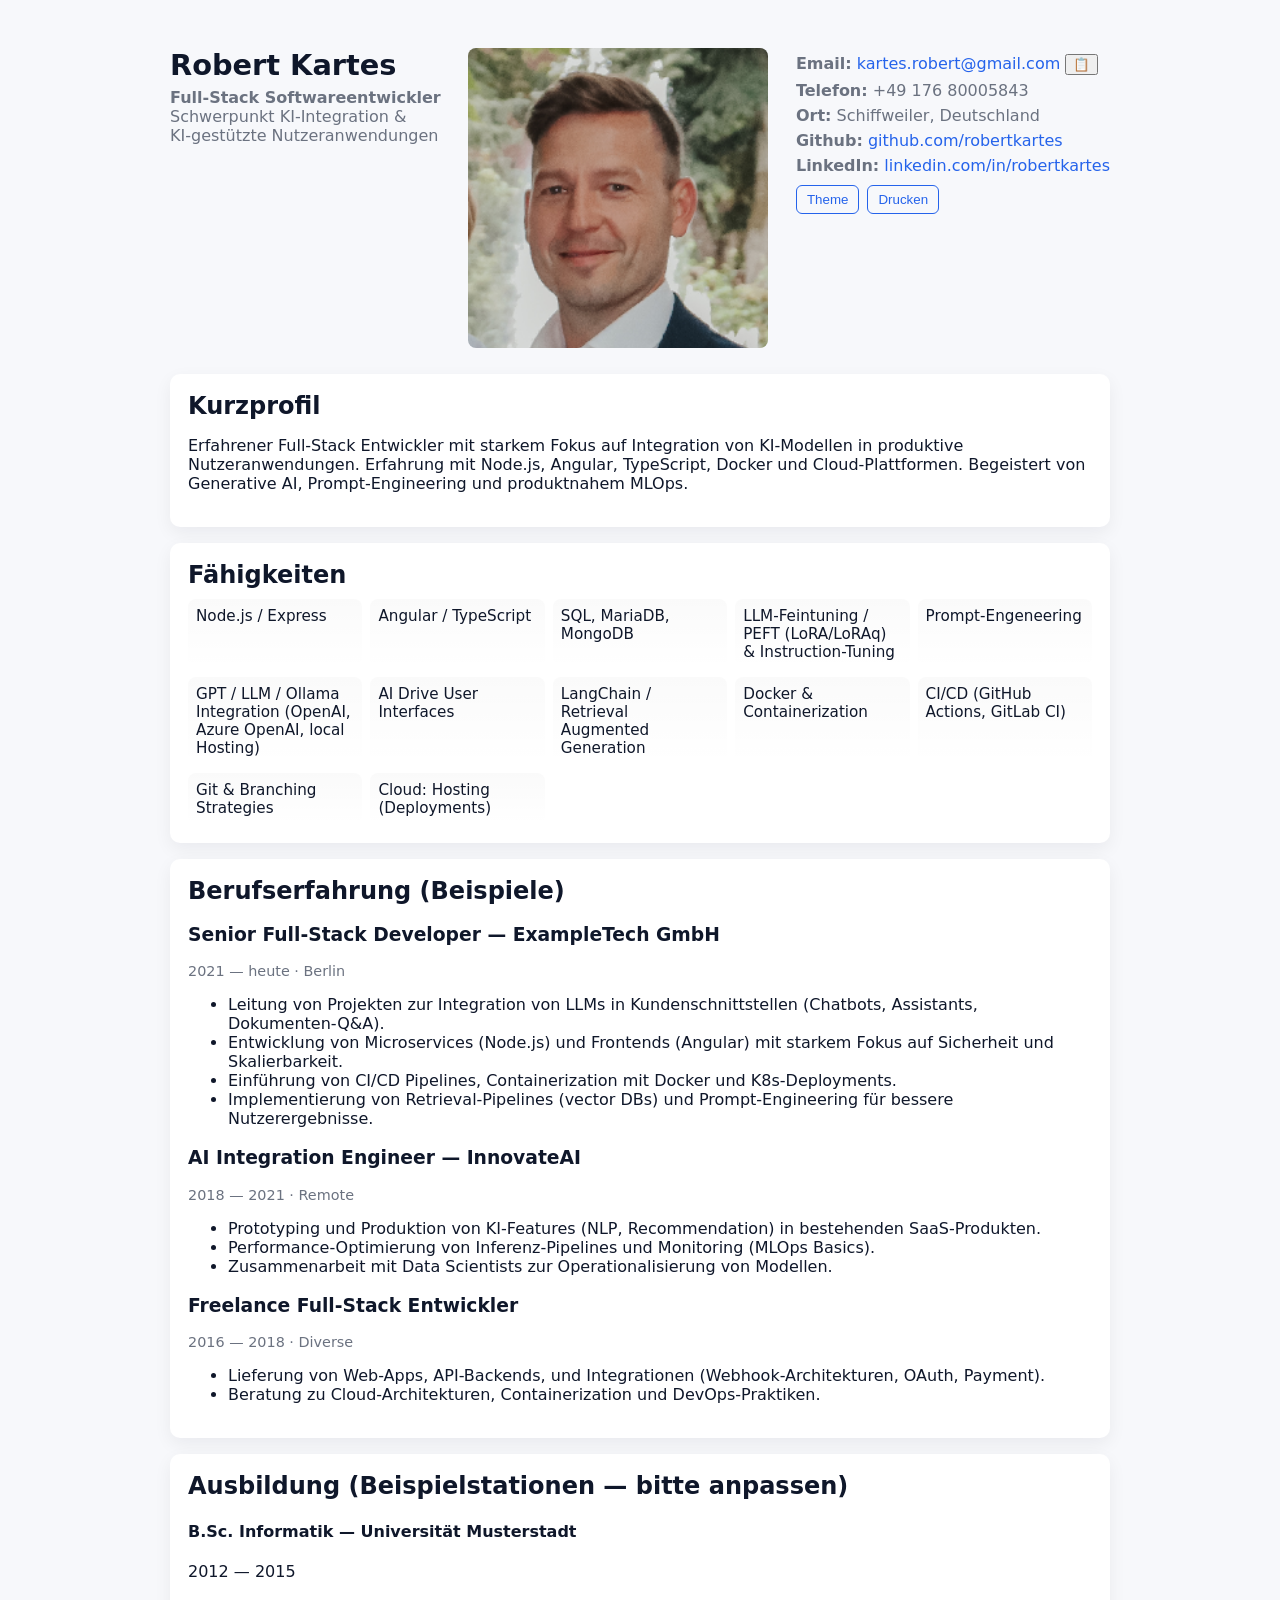
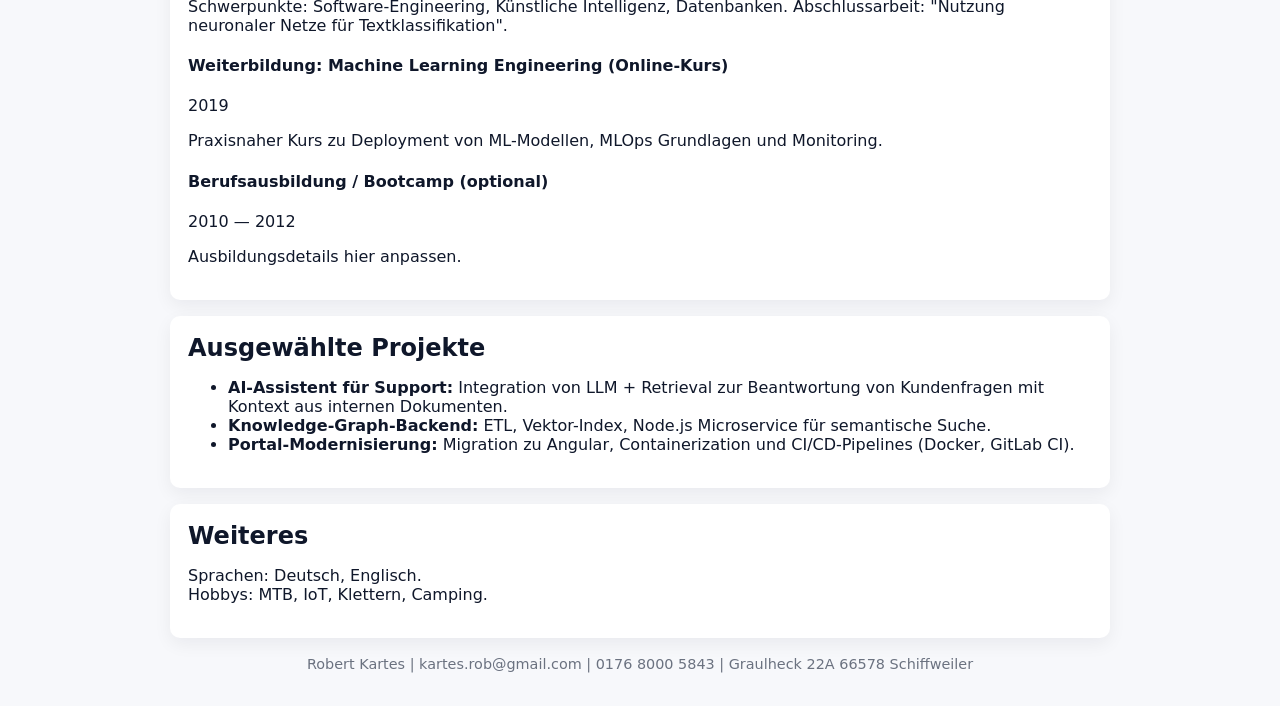
==== index.html @ a2b39271 "initial" ====
<!doctype html>
<html lang="de">
  <head>
    <meta charset="utf-8" />
    <meta name="viewport" content="width=device-width,initial-scale=1" />
    <title>Lebenslauf — Max Mustermann | Full-Stack & KI-Integration</title>
    <meta
      name="description"
      content="Lebenslauf / Bewerbung - Full-Stack Softwareentwickler mit Schwerpunkt KI-Integration"
    />
    <link rel="stylesheet" href="assets/styles.css" />
  </head>
  <body>
    <div class="container">
      <header class="header">
        <div class="profile">
          <h1 class="name">Robert Kartes</h1>
          <p class="role">
            <strong> Full-Stack Softwareentwickler </strong>
            <br />Schwerpunkt KI-Integration & <br />KI-gestützte
            Nutzeranwendungen
          </p>
        </div>
        <div class="profilimg"></div>
        <div class="contact">
          <ul>
            <li>
              <strong>Email:</strong>
              <a href="mailto:kartes.robert@gmail.com" id="email"
                >kartes.robert@gmail.com</a
              >
              <button id="copyEmail" title="E-Mail kopieren">📋</button>
            </li>
            <li><strong>Telefon:</strong> +49 176 80005843</li>
            <li><strong>Ort:</strong> Schiffweiler, Deutschland</li>
            <li>
              <strong>Github:</strong> <a href="#">github.com/robertkartes</a>
            </li>
            <li>
              <strong>LinkedIn:</strong>
              <a href="#">linkedin.com/in/robertkartes</a>
            </li>
          </ul>
          <div class="actions">
            <button id="toggleTheme">Theme</button>
            <button onclick="window.print()">Drucken</button>
          </div>
        </div>
      </header>

      <main>
        <section class="summary card">
          <h2>Kurzprofil</h2>
          <p>
            Erfahrener Full-Stack Entwickler mit starkem Fokus auf Integration
            von KI-Modellen in produktive Nutzeranwendungen. Erfahrung mit
            Node.js, Angular, TypeScript, Docker und Cloud-Plattformen.
            Begeistert von Generative AI, Prompt-Engineering und produktnahem
            MLOps.
          </p>
        </section>

        <section class="skills card">
          <h2>Fähigkeiten</h2>
          <ul class="skill-grid">
            <li>Node.js / Express</li>
            <li>Angular / TypeScript</li>
            <li>SQL, MariaDB, MongoDB</li>
            <li>LLM-Feintuning / PEFT (LoRA/LoRAq) & Instruction-Tuning</li>
            <li>Prompt-Engeneering</li>
            <li>
              GPT / LLM / Ollama Integration (OpenAI, Azure OpenAI, local
              Hosting)
            </li>
            <li>AI Drive User Interfaces</li>
            <li>LangChain / Retrieval Augmented Generation</li>
            <li>Docker & Containerization</li>
            <li>CI/CD (GitHub Actions, GitLab CI)</li>
            <li>Git & Branching Strategies</li>
            <li>Cloud: Hosting (Deployments)</li>
          </ul>
        </section>

        <section class="experience card">
          <h2>Berufserfahrung (Beispiele)</h2>
          <article class="job">
            <h3>Senior Full-Stack Developer — ExampleTech GmbH</h3>
            <p class="meta">2021 — heute · Berlin</p>
            <ul>
              <li>
                Leitung von Projekten zur Integration von LLMs in
                Kundenschnittstellen (Chatbots, Assistants, Dokumenten-Q&A).
              </li>
              <li>
                Entwicklung von Microservices (Node.js) und Frontends (Angular)
                mit starkem Fokus auf Sicherheit und Skalierbarkeit.
              </li>
              <li>
                Einführung von CI/CD Pipelines, Containerization mit Docker und
                K8s-Deployments.
              </li>
              <li>
                Implementierung von Retrieval-Pipelines (vector DBs) und
                Prompt-Engineering für bessere Nutzerergebnisse.
              </li>
            </ul>
          </article>

          <article class="job">
            <h3>AI Integration Engineer — InnovateAI</h3>
            <p class="meta">2018 — 2021 · Remote</p>
            <ul>
              <li>
                Prototyping und Produktion von KI-Features (NLP, Recommendation)
                in bestehenden SaaS-Produkten.
              </li>
              <li>
                Performance-Optimierung von Inferenz-Pipelines und Monitoring
                (MLOps Basics).
              </li>
              <li>
                Zusammenarbeit mit Data Scientists zur Operationalisierung von
                Modellen.
              </li>
            </ul>
          </article>

          <article class="job">
            <h3>Freelance Full-Stack Entwickler</h3>
            <p class="meta">2016 — 2018 · Diverse</p>
            <ul>
              <li>
                Lieferung von Web-Apps, API-Backends, und Integrationen
                (Webhook-Architekturen, OAuth, Payment).
              </li>
              <li>
                Beratung zu Cloud-Architekturen, Containerization und
                DevOps-Praktiken.
              </li>
            </ul>
          </article>
        </section>

        <section class="education card">
          <h2>Ausbildung (Beispielstationen — bitte anpassen)</h2>
          <ul class="education-list">
            <li>
              <h4>B.Sc. Informatik — Universität Musterstadt</h4>
              <p class="meta">2012 — 2015</p>
              <p>
                Schwerpunkte: Software-Engineering, Künstliche Intelligenz,
                Datenbanken. Abschlussarbeit: "Nutzung neuronaler Netze für
                Textklassifikation".
              </p>
            </li>
            <li>
              <h4>Weiterbildung: Machine Learning Engineering (Online-Kurs)</h4>
              <p class="meta">2019</p>
              <p>
                Praxisnaher Kurs zu Deployment von ML-Modellen, MLOps Grundlagen
                und Monitoring.
              </p>
            </li>
            <li>
              <h4>Berufsausbildung / Bootcamp (optional)</h4>
              <p class="meta">2010 — 2012</p>
              <p>Ausbildungsdetails hier anpassen.</p>
            </li>
          </ul>
        </section>

        <section class="projects card">
          <h2>Ausgewählte Projekte</h2>
          <ul>
            <li>
              <strong>AI-Assistent für Support:</strong> Integration von LLM +
              Retrieval zur Beantwortung von Kundenfragen mit Kontext aus
              internen Dokumenten.
            </li>
            <li>
              <strong>Knowledge-Graph-Backend:</strong> ETL, Vektor-Index,
              Node.js Microservice für semantische Suche.
            </li>
            <li>
              <strong>Portal-Modernisierung:</strong> Migration zu Angular,
              Containerization und CI/CD-Pipelines (Docker, GitLab CI).
            </li>
          </ul>
        </section>

        <section class="extras card">
          <h2>Weiteres</h2>
          <p>
            Sprachen: Deutsch, Englisch.
            <br />
            Hobbys: MTB, IoT, Klettern, Camping.
          </p>
        </section>
      </main>

      <footer>
        <p>
          Robert Kartes | kartes.rob@gmail.com | 0176 8000 5843 | Graulheck 22A
          66578 Schiffweiler
        </p>
      </footer>
    </div>

    <script src="assets/script.js"></script>
  </body>
</html>
---- assets/styles.css ----
:root {
  --bg: #f7f8fb;
  --card: #ffffff;
  --muted: #6b7280;
  --accent: #2563eb;
  --text: #0f172a;
  --glass: rgba(255, 255, 255, 0.6);
}

* {
  box-sizing: border-box;
}
html,
body {
  height: 100%;
  margin: 0;
  font-family:
    Inter,
    ui-sans-serif,
    system-ui,
    -apple-system,
    "Segoe UI",
    Roboto,
    "Helvetica Neue",
    Arial;
  color: var(--text);
  background: var(--bg);
}
.container {
  max-width: 980px;
  margin: 28px auto;
  padding: 20px;
}
.header {
  display: flex;
  gap: 20px;
  align-items: flex-start;
  justify-content: space-between;
}
.profile .name {
  margin: 0;
  font-size: 1.8rem;
}
.profile .role {
  margin: 6px 0 0;
  color: var(--muted);
}
.contact ul {
  list-style: none;
  padding: 0;
  margin: 0 0 10px 0;
}
.contact li {
  margin: 6px 0;
  color: var(--muted);
}
.contact a {
  color: var(--accent);
  text-decoration: none;
}
.actions {
  display: flex;
  gap: 8px;
}
.actions button {
  background: transparent;
  border: 1px solid var(--accent);
  color: var(--accent);
  padding: 6px 10px;
  border-radius: 6px;
  cursor: pointer;
}

.card {
  background: var(--card);
  border-radius: 10px;
  padding: 18px;
  margin: 16px 0;
  box-shadow: 0 6px 18px rgba(12, 15, 30, 0.06);
}
h2 {
  margin: 0 0 10px 0;
}
.profilimg {
  width: 300px;
  border-radius: 8px;
  margin-bottom: 10px;
  background-image: url(./profilimg.png);
  background-size: cover;
  background-position: center;
  aspect-ratio: 1;
}

.skill-grid {
  display: grid;
  grid-template-columns: repeat(auto-fit, minmax(150px, 1fr));
  gap: 8px;
  padding: 0;
  list-style: none;
  margin: 0;
}
.skill-grid li {
  background: linear-gradient(180deg, rgba(0, 0, 0, 0.02), transparent);
  padding: 8px;
  border-radius: 8px;
  color: var(--text);
  font-size: 0.95rem;
}

.experience .job {
  margin-bottom: 12px;
}
.job .meta {
  color: var(--muted);
  font-size: 0.9rem;
  margin: 4px 0;
}

.education-list {
  list-style: none;
  padding: 0;
  margin: 0;
}
.education-list li {
  margin-bottom: 12px;
}

footer {
  margin-top: 18px;
  text-align: center;
  color: var(--muted);
  font-size: 0.9rem;
}

/* Responsive */
@media (max-width: 800px) {
  .header {
    flex-direction: row;
    flex-wrap: wrap;
    gap: 12px;
  }
}

/* Dark theme */
:root[data-theme="dark"] {
  --bg: #0b1220;
  --card: #071021;
  --muted: #94a3b8;
  --accent: #60a5fa;
  --text: #e6eef8;
}

/* Print */
@media print {
  body {
    background: white;
  }
  .actions,
  #copyEmail,
  button {
    display: none;
  }
  .container {
    max-width: 100%;
    margin: 0;
    padding: 0;
  }
  .card {
    box-shadow: none;
    border-radius: 0;
  }
}
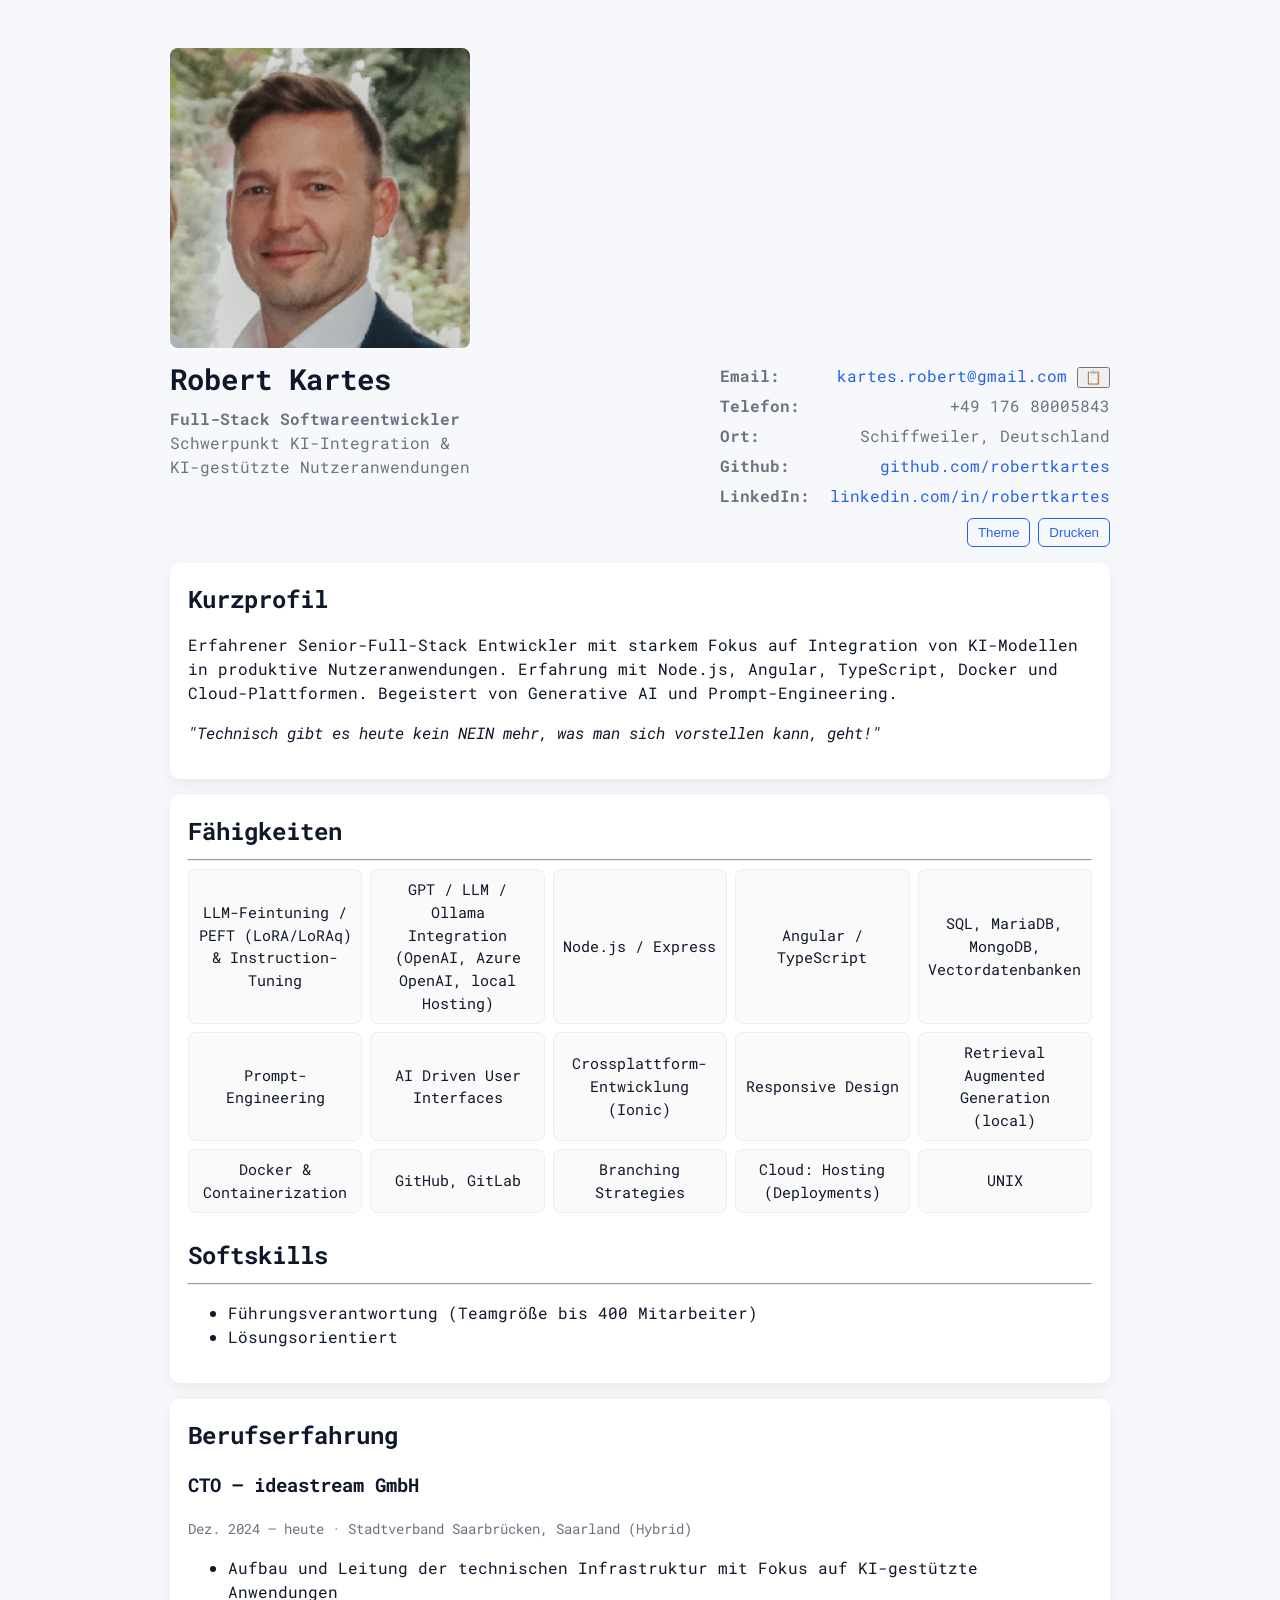
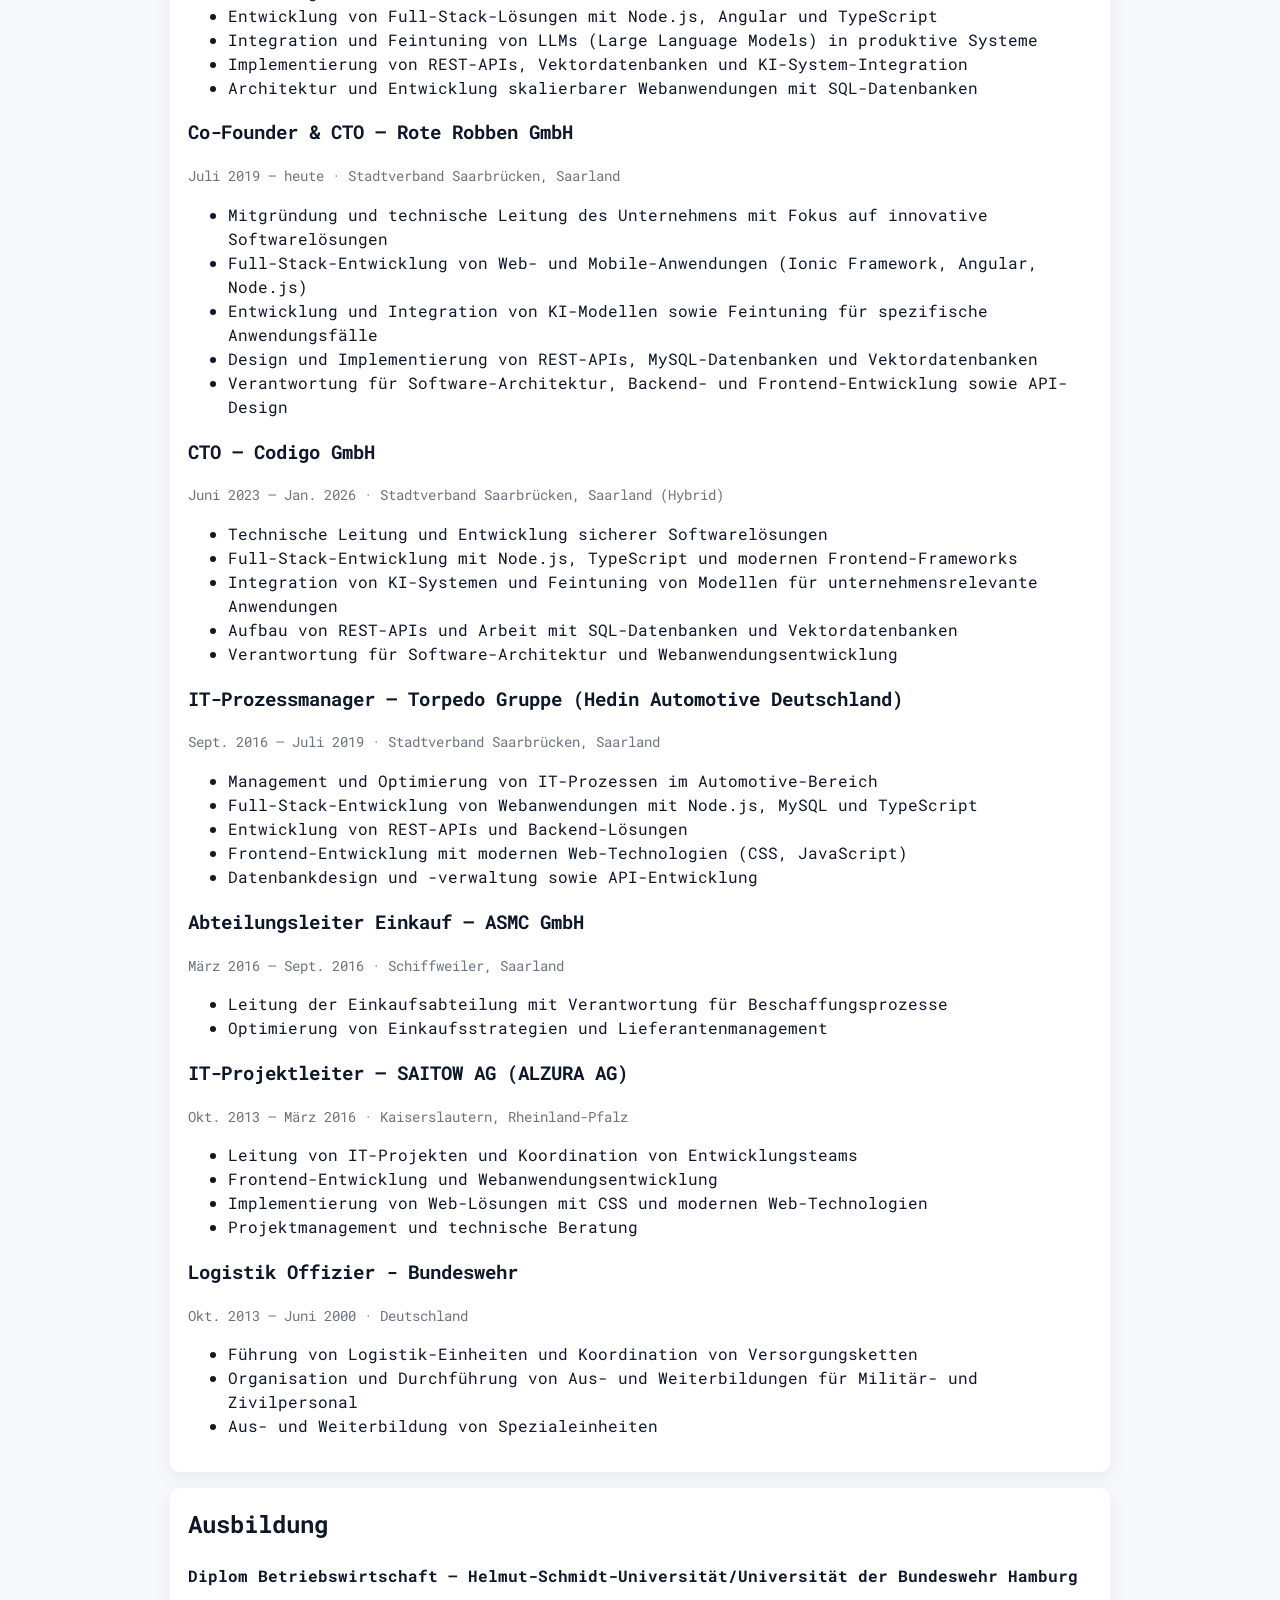
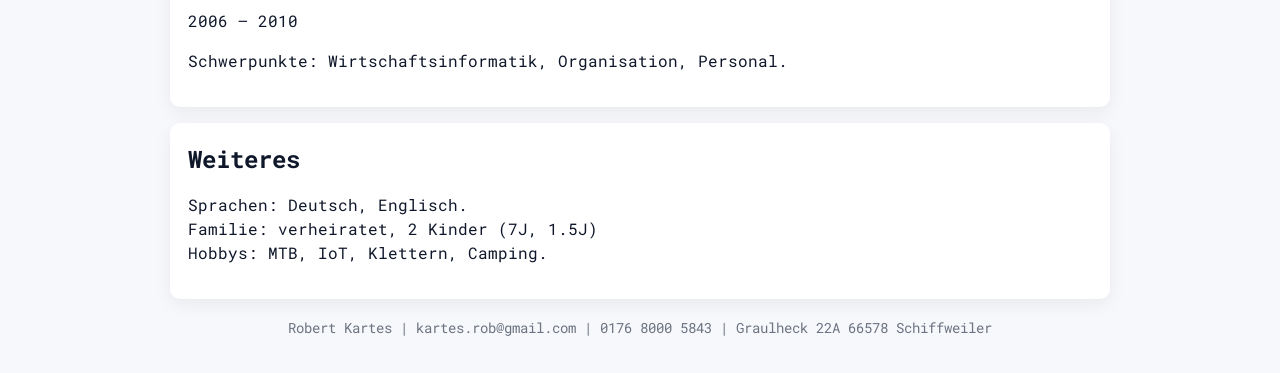
==== commit 84872780: "chore: clean up empty code change sections in the changes log" ====
--- a/index.html
+++ b/index.html
@@ -3,15 +3,22 @@
   <head>
     <meta charset="utf-8" />
     <meta name="viewport" content="width=device-width,initial-scale=1" />
-    <title>Lebenslauf — Max Mustermann | Full-Stack & KI-Integration</title>
+    <title>Lebenslauf — Robert Kartes | Full-Stack & KI-Integration</title>
     <meta
       name="description"
       content="Lebenslauf / Bewerbung - Full-Stack Softwareentwickler mit Schwerpunkt KI-Integration"
+    />
+    <link rel="preconnect" href="https://fonts.googleapis.com" />
+    <link rel="preconnect" href="https://fonts.gstatic.com" crossorigin />
+    <link
+      href="https://fonts.googleapis.com/css2?family=Roboto+Mono:ital,wght@0,100..700;1,100..700&display=swap"
+      rel="stylesheet"
     />
     <link rel="stylesheet" href="assets/styles.css" />
   </head>
   <body>
     <div class="container">
+      <div class="profilimg"></div>
       <header class="header">
         <div class="profile">
           <h1 class="name">Robert Kartes</h1>
@@ -21,20 +28,22 @@
             Nutzeranwendungen
           </p>
         </div>
-        <div class="profilimg"></div>
         <div class="contact">
           <ul>
             <li>
               <strong>Email:</strong>
-              <a href="mailto:kartes.robert@gmail.com" id="email"
-                >kartes.robert@gmail.com</a
-              >
-              <button id="copyEmail" title="E-Mail kopieren">📋</button>
+              <div>
+                <a href="mailto:kartes.robert@gmail.com" id="email"
+                  >kartes.robert@gmail.com</a
+                >
+                <button id="copyEmail" title="E-Mail kopieren">📋</button>
+              </div>
             </li>
             <li><strong>Telefon:</strong> +49 176 80005843</li>
             <li><strong>Ort:</strong> Schiffweiler, Deutschland</li>
             <li>
-              <strong>Github:</strong> <a href="#">github.com/robertkartes</a>
+              <strong>Github:</strong>
+              <a href="#">github.com/robertkartes</a>
             </li>
             <li>
               <strong>LinkedIn:</strong>
@@ -52,138 +61,227 @@
         <section class="summary card">
           <h2>Kurzprofil</h2>
           <p>
-            Erfahrener Full-Stack Entwickler mit starkem Fokus auf Integration
-            von KI-Modellen in produktive Nutzeranwendungen. Erfahrung mit
-            Node.js, Angular, TypeScript, Docker und Cloud-Plattformen.
-            Begeistert von Generative AI, Prompt-Engineering und produktnahem
-            MLOps.
+            Erfahrener Senior-Full-Stack Entwickler mit starkem Fokus auf
+            Integration von KI-Modellen in produktive Nutzeranwendungen.
+            Erfahrung mit Node.js, Angular, TypeScript, Docker und
+            Cloud-Plattformen. Begeistert von Generative AI und
+            Prompt-Engineering.
+          </p>
+          <p>
+            <i
+              >"Technisch gibt es heute kein NEIN mehr, was man sich vorstellen
+              kann, geht!"</i
+            >
           </p>
         </section>
 
         <section class="skills card">
           <h2>Fähigkeiten</h2>
+          <hr />
           <ul class="skill-grid">
+            <li>LLM-Feintuning / PEFT (LoRA/LoRAq) & Instruction-Tuning</li>
+            <li>
+              GPT / LLM / Ollama Integration (OpenAI, Azure OpenAI, local
+              Hosting)
+            </li>
             <li>Node.js / Express</li>
             <li>Angular / TypeScript</li>
-            <li>SQL, MariaDB, MongoDB</li>
-            <li>LLM-Feintuning / PEFT (LoRA/LoRAq) & Instruction-Tuning</li>
-            <li>Prompt-Engeneering</li>
-            <li>
-              GPT / LLM / Ollama Integration (OpenAI, Azure OpenAI, local
-              Hosting)
-            </li>
-            <li>AI Drive User Interfaces</li>
-            <li>LangChain / Retrieval Augmented Generation</li>
+            <li>SQL, MariaDB, MongoDB, Vectordatenbanken</li>
+            <li>Prompt-Engineering</li>
+            <li>AI Driven User Interfaces</li>
+            <li>Crossplattform-Entwicklung (Ionic)</li>
+            <li>Responsive Design</li>
+
+            <li>Retrieval Augmented Generation (local)</li>
             <li>Docker & Containerization</li>
-            <li>CI/CD (GitHub Actions, GitLab CI)</li>
-            <li>Git & Branching Strategies</li>
+            <li>GitHub, GitLab</li>
+            <li>Branching Strategies</li>
             <li>Cloud: Hosting (Deployments)</li>
+            <li>UNIX</li>
           </ul>
+          <br />
+          <h2>Softskills</h2>
+          <hr />
+          <ul>
+            <li>Führungsverantwortung (Teamgröße bis 400 Mitarbeiter)</li>
+            <li>Lösungsorientiert</li>
+          </ul>
         </section>
 
         <section class="experience card">
-          <h2>Berufserfahrung (Beispiele)</h2>
-          <article class="job">
-            <h3>Senior Full-Stack Developer — ExampleTech GmbH</h3>
-            <p class="meta">2021 — heute · Berlin</p>
-            <ul>
-              <li>
-                Leitung von Projekten zur Integration von LLMs in
-                Kundenschnittstellen (Chatbots, Assistants, Dokumenten-Q&A).
-              </li>
-              <li>
-                Entwicklung von Microservices (Node.js) und Frontends (Angular)
-                mit starkem Fokus auf Sicherheit und Skalierbarkeit.
-              </li>
-              <li>
-                Einführung von CI/CD Pipelines, Containerization mit Docker und
-                K8s-Deployments.
-              </li>
-              <li>
-                Implementierung von Retrieval-Pipelines (vector DBs) und
-                Prompt-Engineering für bessere Nutzerergebnisse.
-              </li>
-            </ul>
-          </article>
-
-          <article class="job">
-            <h3>AI Integration Engineer — InnovateAI</h3>
-            <p class="meta">2018 — 2021 · Remote</p>
-            <ul>
-              <li>
-                Prototyping und Produktion von KI-Features (NLP, Recommendation)
-                in bestehenden SaaS-Produkten.
-              </li>
-              <li>
-                Performance-Optimierung von Inferenz-Pipelines und Monitoring
-                (MLOps Basics).
-              </li>
-              <li>
-                Zusammenarbeit mit Data Scientists zur Operationalisierung von
-                Modellen.
-              </li>
-            </ul>
-          </article>
-
-          <article class="job">
-            <h3>Freelance Full-Stack Entwickler</h3>
-            <p class="meta">2016 — 2018 · Diverse</p>
-            <ul>
-              <li>
-                Lieferung von Web-Apps, API-Backends, und Integrationen
-                (Webhook-Architekturen, OAuth, Payment).
-              </li>
-              <li>
-                Beratung zu Cloud-Architekturen, Containerization und
-                DevOps-Praktiken.
-              </li>
+          <h2>Berufserfahrung</h2>
+          <article class="job">
+            <h3>CTO — ideastream GmbH</h3>
+            <p class="meta">
+              Dez. 2024 — heute · Stadtverband Saarbrücken, Saarland (Hybrid)
+            </p>
+            <ul>
+              <li>
+                Aufbau und Leitung der technischen Infrastruktur mit Fokus auf
+                KI-gestützte Anwendungen
+              </li>
+              <li>
+                Entwicklung von Full-Stack-Lösungen mit Node.js, Angular und
+                TypeScript
+              </li>
+              <li>
+                Integration und Feintuning von LLMs (Large Language Models) in
+                produktive Systeme
+              </li>
+              <li>
+                Implementierung von REST-APIs, Vektordatenbanken und
+                KI-System-Integration
+              </li>
+              <li>
+                Architektur und Entwicklung skalierbarer Webanwendungen mit
+                SQL-Datenbanken
+              </li>
+            </ul>
+          </article>
+
+          <article class="job">
+            <h3>Co-Founder & CTO — Rote Robben GmbH</h3>
+            <p class="meta">
+              Juli 2019 — heute · Stadtverband Saarbrücken, Saarland
+            </p>
+            <ul>
+              <li>
+                Mitgründung und technische Leitung des Unternehmens mit Fokus
+                auf innovative Softwarelösungen
+              </li>
+              <li>
+                Full-Stack-Entwicklung von Web- und Mobile-Anwendungen (Ionic
+                Framework, Angular, Node.js)
+              </li>
+              <li>
+                Entwicklung und Integration von KI-Modellen sowie Feintuning für
+                spezifische Anwendungsfälle
+              </li>
+              <li>
+                Design und Implementierung von REST-APIs, MySQL-Datenbanken und
+                Vektordatenbanken
+              </li>
+              <li>
+                Verantwortung für Software-Architektur, Backend- und
+                Frontend-Entwicklung sowie API-Design
+              </li>
+            </ul>
+          </article>
+
+          <article class="job">
+            <h3>CTO — Codigo GmbH</h3>
+            <p class="meta">
+              Juni 2023 — Jan. 2026 · Stadtverband Saarbrücken, Saarland
+              (Hybrid)
+            </p>
+            <ul>
+              <li>
+                Technische Leitung und Entwicklung sicherer Softwarelösungen
+              </li>
+              <li>
+                Full-Stack-Entwicklung mit Node.js, TypeScript und modernen
+                Frontend-Frameworks
+              </li>
+              <li>
+                Integration von KI-Systemen und Feintuning von Modellen für
+                unternehmensrelevante Anwendungen
+              </li>
+              <li>
+                Aufbau von REST-APIs und Arbeit mit SQL-Datenbanken und
+                Vektordatenbanken
+              </li>
+              <li>
+                Verantwortung für Software-Architektur und
+                Webanwendungsentwicklung
+              </li>
+            </ul>
+          </article>
+
+          <article class="job">
+            <h3>
+              IT-Prozessmanager — Torpedo Gruppe (Hedin Automotive Deutschland)
+            </h3>
+            <p class="meta">
+              Sept. 2016 — Juli 2019 · Stadtverband Saarbrücken, Saarland
+            </p>
+            <ul>
+              <li>
+                Management und Optimierung von IT-Prozessen im
+                Automotive-Bereich
+              </li>
+              <li>
+                Full-Stack-Entwicklung von Webanwendungen mit Node.js, MySQL und
+                TypeScript
+              </li>
+              <li>Entwicklung von REST-APIs und Backend-Lösungen</li>
+              <li>
+                Frontend-Entwicklung mit modernen Web-Technologien (CSS,
+                JavaScript)
+              </li>
+              <li>Datenbankdesign und -verwaltung sowie API-Entwicklung</li>
+            </ul>
+          </article>
+
+          <article class="job">
+            <h3>Abteilungsleiter Einkauf — ASMC GmbH</h3>
+            <p class="meta">März 2016 — Sept. 2016 · Schiffweiler, Saarland</p>
+            <ul>
+              <li>
+                Leitung der Einkaufsabteilung mit Verantwortung für
+                Beschaffungsprozesse
+              </li>
+              <li>
+                Optimierung von Einkaufsstrategien und Lieferantenmanagement
+              </li>
+            </ul>
+          </article>
+
+          <article class="job">
+            <h3>IT-Projektleiter — SAITOW AG (ALZURA AG)</h3>
+            <p class="meta">
+              Okt. 2013 — März 2016 · Kaiserslautern, Rheinland-Pfalz
+            </p>
+            <ul>
+              <li>
+                Leitung von IT-Projekten und Koordination von Entwicklungsteams
+              </li>
+              <li>Frontend-Entwicklung und Webanwendungsentwicklung</li>
+              <li>
+                Implementierung von Web-Lösungen mit CSS und modernen
+                Web-Technologien
+              </li>
+              <li>Projektmanagement und technische Beratung</li>
+            </ul>
+          </article>
+          <article class="job">
+            <h3>Logistik Offizier - Bundeswehr</h3>
+            <p class="meta">Okt. 2013 — Juni 2000 · Deutschland</p>
+            <ul>
+              <li>
+                Führung von Logistik-Einheiten und Koordination von
+                Versorgungsketten
+              </li>
+              <li>
+                Organisation und Durchführung von Aus- und Weiterbildungen für
+                Militär- und Zivilpersonal
+              </li>
+              <li>Aus- und Weiterbildung von Spezialeinheiten</li>
             </ul>
           </article>
         </section>
 
         <section class="education card">
-          <h2>Ausbildung (Beispielstationen — bitte anpassen)</h2>
+          <h2>Ausbildung</h2>
           <ul class="education-list">
             <li>
-              <h4>B.Sc. Informatik — Universität Musterstadt</h4>
-              <p class="meta">2012 — 2015</p>
+              <h4>
+                Diplom Betriebswirtschaft —
+                Helmut-Schmidt-Universität/Universität der Bundeswehr Hamburg
+              </h4>
+              <p class="meta">2006 — 2010</p>
               <p>
-                Schwerpunkte: Software-Engineering, Künstliche Intelligenz,
-                Datenbanken. Abschlussarbeit: "Nutzung neuronaler Netze für
-                Textklassifikation".
+                Schwerpunkte: Wirtschaftsinformatik, Organisation, Personal.
               </p>
-            </li>
-            <li>
-              <h4>Weiterbildung: Machine Learning Engineering (Online-Kurs)</h4>
-              <p class="meta">2019</p>
-              <p>
-                Praxisnaher Kurs zu Deployment von ML-Modellen, MLOps Grundlagen
-                und Monitoring.
-              </p>
-            </li>
-            <li>
-              <h4>Berufsausbildung / Bootcamp (optional)</h4>
-              <p class="meta">2010 — 2012</p>
-              <p>Ausbildungsdetails hier anpassen.</p>
-            </li>
-          </ul>
-        </section>
-
-        <section class="projects card">
-          <h2>Ausgewählte Projekte</h2>
-          <ul>
-            <li>
-              <strong>AI-Assistent für Support:</strong> Integration von LLM +
-              Retrieval zur Beantwortung von Kundenfragen mit Kontext aus
-              internen Dokumenten.
-            </li>
-            <li>
-              <strong>Knowledge-Graph-Backend:</strong> ETL, Vektor-Index,
-              Node.js Microservice für semantische Suche.
-            </li>
-            <li>
-              <strong>Portal-Modernisierung:</strong> Migration zu Angular,
-              Containerization und CI/CD-Pipelines (Docker, GitLab CI).
             </li>
           </ul>
         </section>
@@ -192,6 +290,8 @@
           <h2>Weiteres</h2>
           <p>
             Sprachen: Deutsch, Englisch.
+            <br />
+            Familie: verheiratet, 2 Kinder (7J, 1.5J)
             <br />
             Hobbys: MTB, IoT, Klettern, Camping.
           </p>
--- a/assets/styles.css
+++ b/assets/styles.css
@@ -10,21 +10,27 @@
 * {
   box-sizing: border-box;
 }
+
 html,
 body {
   height: 100%;
   margin: 0;
   font-family:
+    Roboto,
     Inter,
     ui-sans-serif,
     system-ui,
     -apple-system,
     "Segoe UI",
-    Roboto,
     "Helvetica Neue",
     Arial;
   color: var(--text);
+  line-height: 1.5;
   background: var(--bg);
+
+  font-family: "Roboto Mono", monospace;
+  font-optical-sizing: auto;
+  font-style: normal;
 }
 .container {
   max-width: 980px;
@@ -50,9 +56,17 @@
   padding: 0;
   margin: 0 0 10px 0;
 }
+.summary p,
+li {
+  line-height: 1.5;
+}
 .contact li {
   margin: 6px 0;
   color: var(--muted);
+  display: flex;
+  flex-direction: row;
+  justify-content: space-between;
+  gap: 20px;
 }
 .contact a {
   color: var(--accent);
@@ -61,6 +75,7 @@
 .actions {
   display: flex;
   gap: 8px;
+  justify-content: flex-end;
 }
 .actions button {
   background: transparent;
@@ -100,11 +115,16 @@
   margin: 0;
 }
 .skill-grid li {
-  background: linear-gradient(180deg, rgba(0, 0, 0, 0.02), transparent);
+  background: rgba(0, 0, 0, 0.02);
+  border: 1px solid rgba(0, 0, 0, 0.05);
   padding: 8px;
   border-radius: 8px;
   color: var(--text);
   font-size: 0.95rem;
+  align-items: center;
+  justify-content: center;
+  display: flex;
+  text-align: center;
 }
 
 .experience .job {
@@ -160,6 +180,10 @@
   button {
     display: none;
   }
+  a,
+  a:visited {
+    color: var(--muted) !important;
+  }
   .container {
     max-width: 100%;
     margin: 0;
@@ -169,4 +193,7 @@
     box-shadow: none;
     border-radius: 0;
   }
+  .profilimg {
+    width: 150px;
+  }
 }
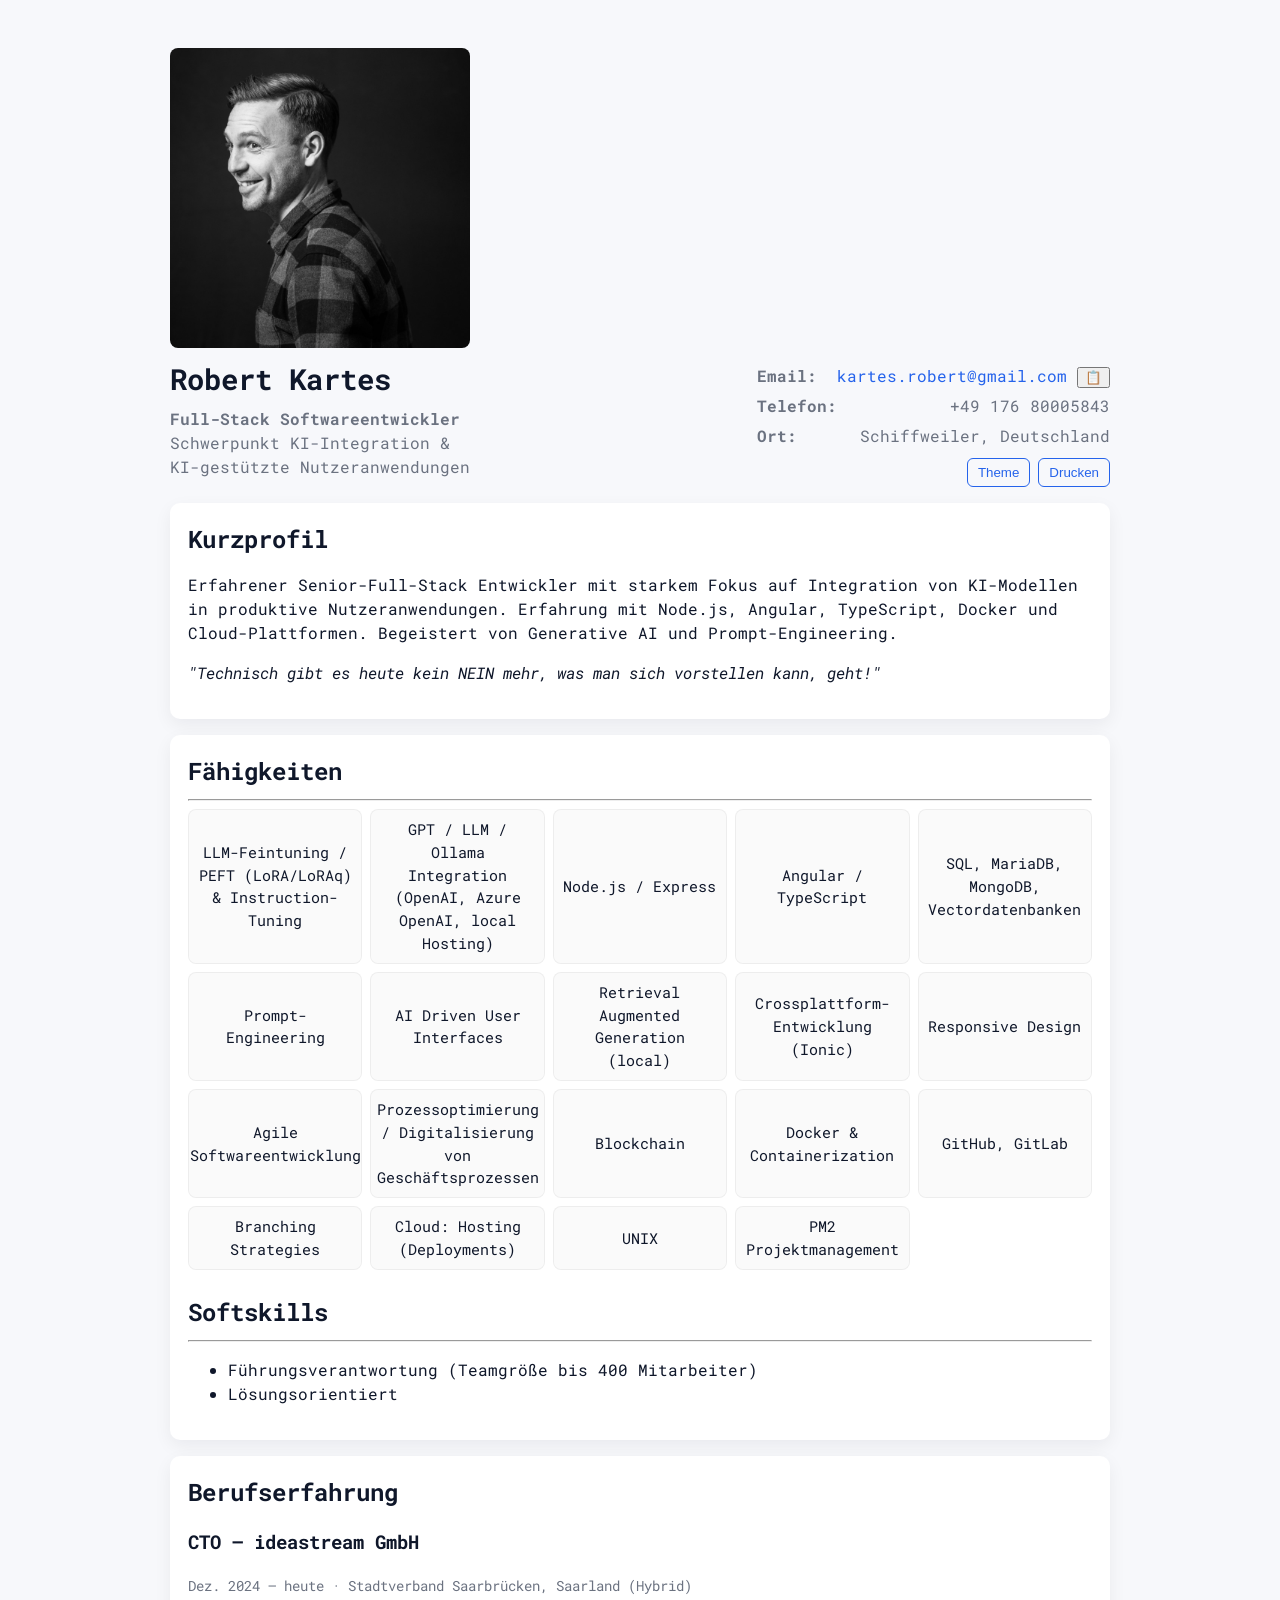
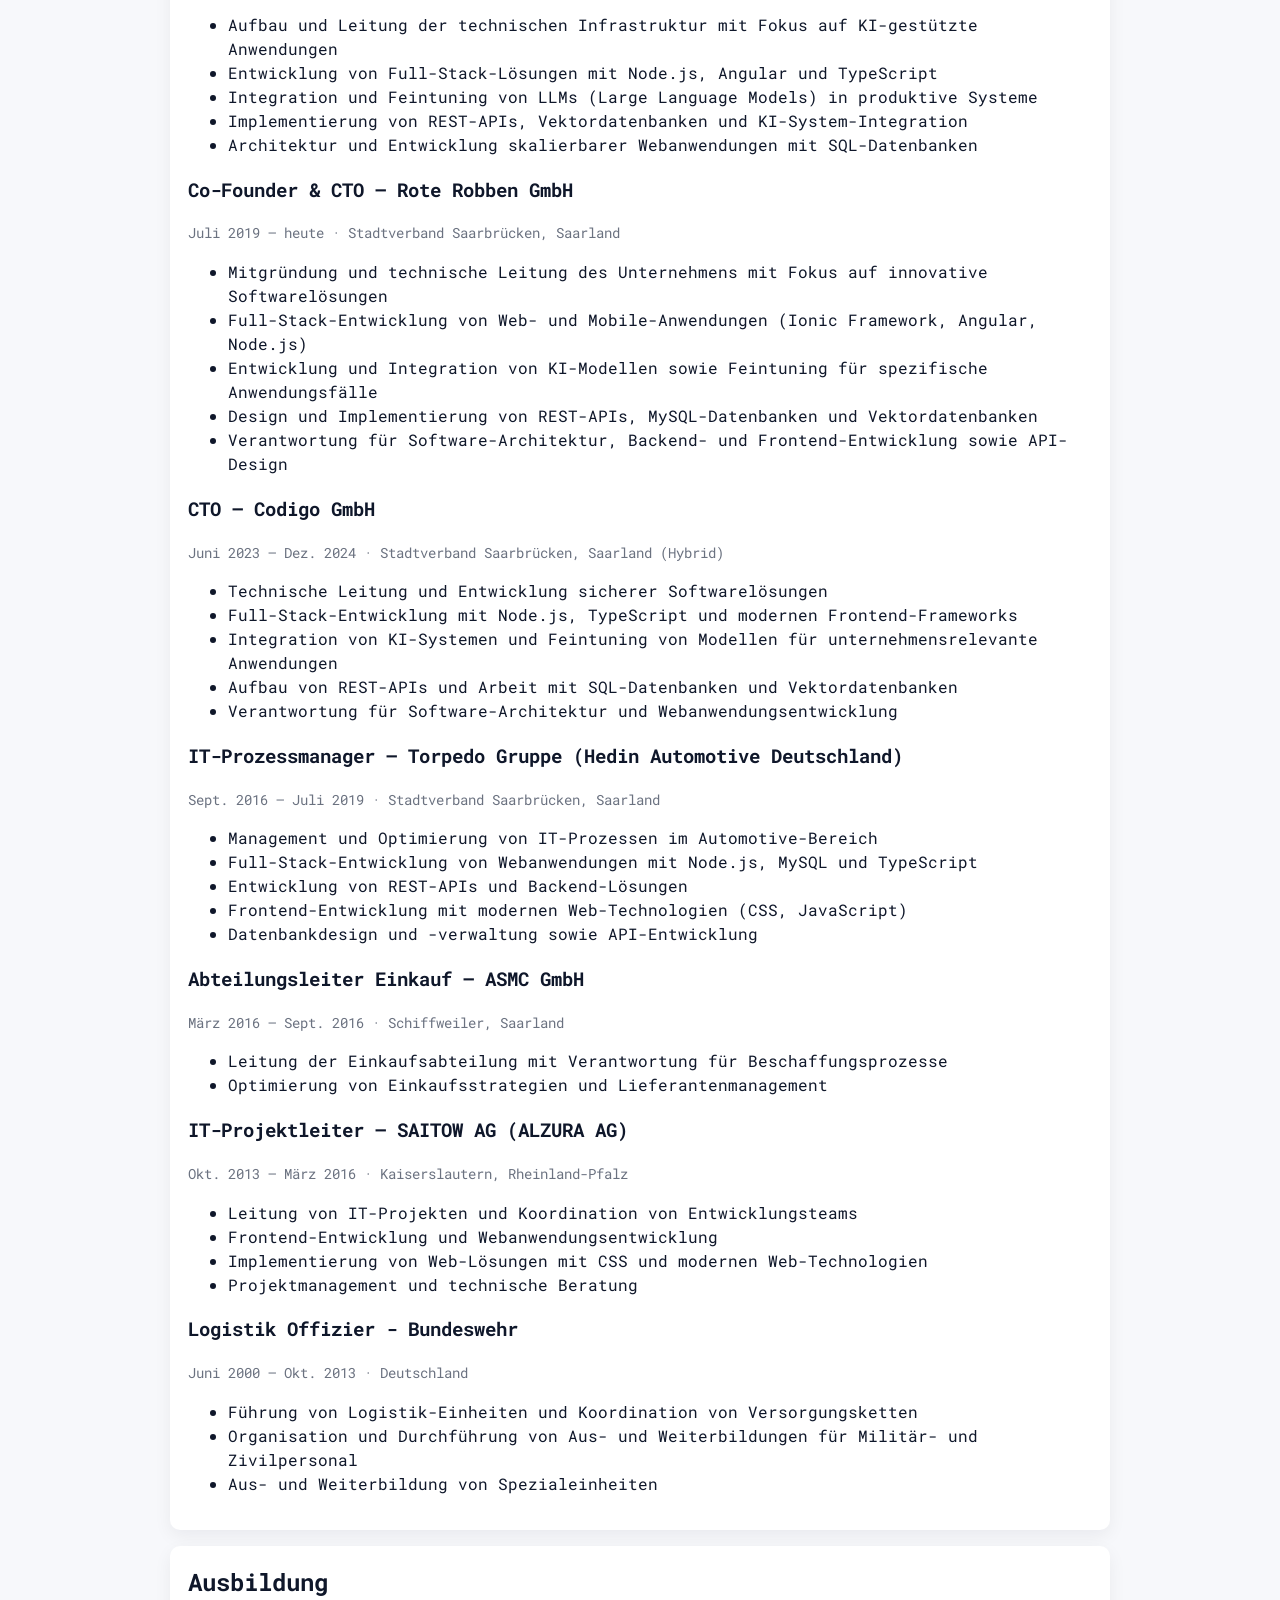
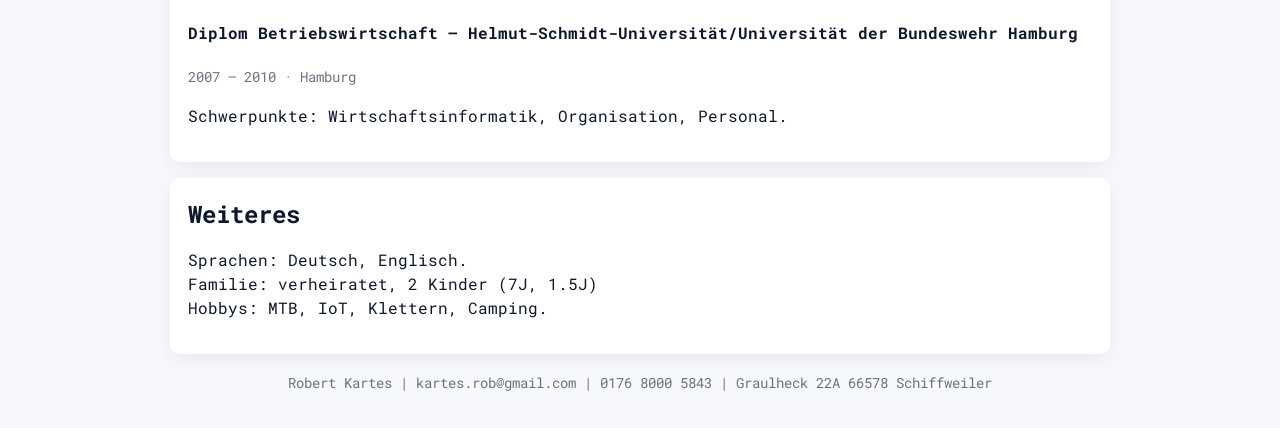
==== commit 8e5afe11: "Update personal website and application documents - Refactored index.html for improved structure and" ====
--- a/index.html
+++ b/index.html
@@ -1,311 +1,345 @@
 <!doctype html>
 <html lang="de">
-  <head>
-    <meta charset="utf-8" />
-    <meta name="viewport" content="width=device-width,initial-scale=1" />
-    <title>Lebenslauf — Robert Kartes | Full-Stack & KI-Integration</title>
-    <meta
-      name="description"
-      content="Lebenslauf / Bewerbung - Full-Stack Softwareentwickler mit Schwerpunkt KI-Integration"
-    />
-    <link rel="preconnect" href="https://fonts.googleapis.com" />
-    <link rel="preconnect" href="https://fonts.gstatic.com" crossorigin />
-    <link
-      href="https://fonts.googleapis.com/css2?family=Roboto+Mono:ital,wght@0,100..700;1,100..700&display=swap"
-      rel="stylesheet"
-    />
-    <link rel="stylesheet" href="assets/styles.css" />
-  </head>
-  <body>
-    <div class="container">
-      <div class="profilimg"></div>
-      <header class="header">
-        <div class="profile">
-          <h1 class="name">Robert Kartes</h1>
-          <p class="role">
-            <strong> Full-Stack Softwareentwickler </strong>
-            <br />Schwerpunkt KI-Integration & <br />KI-gestützte
-            Nutzeranwendungen
-          </p>
+    <head>
+        <meta charset="utf-8" />
+        <meta name="viewport" content="width=device-width,initial-scale=1" />
+        <title>Lebenslauf — Robert Kartes | Full-Stack & KI-Integration</title>
+        <meta
+            name="description"
+            content="Lebenslauf / Bewerbung - Full-Stack Softwareentwickler mit Schwerpunkt KI-Integration"
+        />
+        <link rel="preconnect" href="https://fonts.googleapis.com" />
+        <link rel="preconnect" href="https://fonts.gstatic.com" crossorigin />
+        <link
+            href="https://fonts.googleapis.com/css2?family=Roboto+Mono:ital,wght@0,100..700;1,100..700&display=swap"
+            rel="stylesheet"
+        />
+        <link rel="stylesheet" href="assets/styles.css" />
+    </head>
+    <body>
+        <div class="container">
+            <div class="profilimg"></div>
+            <header class="header">
+                <div class="profile">
+                    <h1 class="name">Robert Kartes</h1>
+                    <p class="role">
+                        <strong> Full-Stack Softwareentwickler </strong>
+                        <br />Schwerpunkt KI-Integration & <br />KI-gestützte
+                        Nutzeranwendungen
+                    </p>
+                </div>
+                <div class="contact">
+                    <ul>
+                        <li>
+                            <strong>Email:</strong>
+                            <div>
+                                <a
+                                    href="mailto:kartes.robert@gmail.com"
+                                    id="email"
+                                    >kartes.robert@gmail.com</a
+                                >
+                                <button id="copyEmail" title="E-Mail kopieren">
+                                    📋
+                                </button>
+                            </div>
+                        </li>
+                        <li><strong>Telefon:</strong> +49 176 80005843</li>
+                        <li><strong>Ort:</strong> Schiffweiler, Deutschland</li>
+                        <!--<li>
+                            <strong>LinkedIn:</strong>
+                            <a
+                                href="https://www.linkedin.com/in/robert-kartes-184357201/"
+                                >https://www.linkedin.com/in/robert-kartes-184357201/</a
+                            >-->
+                        </li>
+                    </ul>
+                    <div class="actions">
+                        <button id="toggleTheme">Theme</button>
+                        <button onclick="window.print()">Drucken</button>
+                    </div>
+                </div>
+            </header>
+
+            <main>
+                <section class="summary card">
+                    <h2>Kurzprofil</h2>
+                    <p>
+                        Erfahrener Senior-Full-Stack Entwickler mit starkem
+                        Fokus auf Integration von KI-Modellen in produktive
+                        Nutzeranwendungen. Erfahrung mit Node.js, Angular,
+                        TypeScript, Docker und Cloud-Plattformen. Begeistert von
+                        Generative AI und Prompt-Engineering.
+                    </p>
+                    <p>
+                        <i
+                            >"Technisch gibt es heute kein NEIN mehr, was man
+                            sich vorstellen kann, geht!"</i
+                        >
+                    </p>
+                </section>
+
+                <section class="skills card">
+                    <h2>Fähigkeiten</h2>
+                    <hr />
+                    <ul class="skill-grid">
+                        <li>
+                            LLM-Feintuning / PEFT (LoRA/LoRAq) &
+                            Instruction-Tuning
+                        </li>
+                        <li>
+                            GPT / LLM / Ollama Integration (OpenAI, Azure
+                            OpenAI, local Hosting)
+                        </li>
+                        <li>Node.js / Express</li>
+                        <li>Angular / TypeScript</li>
+                        <li>SQL, MariaDB, MongoDB, Vectordatenbanken</li>
+                        <li>Prompt-Engineering</li>
+                        <li>AI Driven User Interfaces</li>
+                        <li>Retrieval Augmented Generation (local)</li>
+                        <li>Crossplattform-Entwicklung (Ionic)</li>
+                        <li>Responsive Design</li>
+                        <li>Agile Softwareentwicklung</li>
+                        <li>Prozessoptimierung / Digitalisierung von Geschäftsprozessen</li>
+                        <li>Blockchain</li>
+                        <li>Docker & Containerization</li>
+                        <li>GitHub, GitLab</li>
+                        <li>Branching Strategies</li>
+                        <li>Cloud: Hosting (Deployments)</li>
+                        <li>UNIX</li>
+                        <li>PM2 Projektmanagement</li>
+                    </ul>
+                    <br />
+                    <h2>Softskills</h2>
+                    <hr />
+                    <ul>
+                        <li>
+                            Führungsverantwortung (Teamgröße bis 400
+                            Mitarbeiter)
+                        </li>
+                        <li>Lösungsorientiert</li>
+                    </ul>
+                </section>
+
+                <section class="experience card">
+                    <h2>Berufserfahrung</h2>
+                    <article class="job">
+                        <h3>CTO — ideastream GmbH</h3>
+                        <p class="meta">
+                            Dez. 2024 — heute · Stadtverband Saarbrücken,
+                            Saarland (Hybrid)
+                        </p>
+                        <ul>
+                            <li>
+                                Aufbau und Leitung der technischen Infrastruktur
+                                mit Fokus auf KI-gestützte Anwendungen
+                            </li>
+                            <li>
+                                Entwicklung von Full-Stack-Lösungen mit Node.js,
+                                Angular und TypeScript
+                            </li>
+                            <li>
+                                Integration und Feintuning von LLMs (Large
+                                Language Models) in produktive Systeme
+                            </li>
+                            <li>
+                                Implementierung von REST-APIs, Vektordatenbanken
+                                und KI-System-Integration
+                            </li>
+                            <li>
+                                Architektur und Entwicklung skalierbarer
+                                Webanwendungen mit SQL-Datenbanken
+                            </li>
+                        </ul>
+                    </article>
+
+                    <article class="job">
+                        <h3>Co-Founder & CTO — Rote Robben GmbH</h3>
+                        <p class="meta">
+                            Juli 2019 — heute · Stadtverband Saarbrücken,
+                            Saarland
+                        </p>
+                        <ul>
+                            <li>
+                                Mitgründung und technische Leitung des
+                                Unternehmens mit Fokus auf innovative
+                                Softwarelösungen
+                            </li>
+                            <li>
+                                Full-Stack-Entwicklung von Web- und
+                                Mobile-Anwendungen (Ionic Framework, Angular,
+                                Node.js)
+                            </li>
+                            <li>
+                                Entwicklung und Integration von KI-Modellen
+                                sowie Feintuning für spezifische Anwendungsfälle
+                            </li>
+                            <li>
+                                Design und Implementierung von REST-APIs,
+                                MySQL-Datenbanken und Vektordatenbanken
+                            </li>
+                            <li>
+                                Verantwortung für Software-Architektur, Backend-
+                                und Frontend-Entwicklung sowie API-Design
+                            </li>
+                        </ul>
+                    </article>
+
+                    <article class="job">
+                        <h3>CTO — Codigo GmbH</h3>
+                        <p class="meta">
+                            Juni 2023 — Dez. 2024 · Stadtverband Saarbrücken,
+                            Saarland (Hybrid)
+                        </p>
+                        <ul>
+                            <li>
+                                Technische Leitung und Entwicklung sicherer
+                                Softwarelösungen
+                            </li>
+                            <li>
+                                Full-Stack-Entwicklung mit Node.js, TypeScript
+                                und modernen Frontend-Frameworks
+                            </li>
+                            <li>
+                                Integration von KI-Systemen und Feintuning von
+                                Modellen für unternehmensrelevante Anwendungen
+                            </li>
+                            <li>
+                                Aufbau von REST-APIs und Arbeit mit
+                                SQL-Datenbanken und Vektordatenbanken
+                            </li>
+                            <li>
+                                Verantwortung für Software-Architektur und
+                                Webanwendungsentwicklung
+                            </li>
+                        </ul>
+                    </article>
+
+                    <article class="job">
+                        <h3>
+                            IT-Prozessmanager — Torpedo Gruppe (Hedin Automotive
+                            Deutschland)
+                        </h3>
+                        <p class="meta">
+                            Sept. 2016 — Juli 2019 · Stadtverband Saarbrücken,
+                            Saarland
+                        </p>
+                        <ul>
+                            <li>
+                                Management und Optimierung von IT-Prozessen im
+                                Automotive-Bereich
+                            </li>
+                            <li>
+                                Full-Stack-Entwicklung von Webanwendungen mit
+                                Node.js, MySQL und TypeScript
+                            </li>
+                            <li>
+                                Entwicklung von REST-APIs und Backend-Lösungen
+                            </li>
+                            <li>
+                                Frontend-Entwicklung mit modernen
+                                Web-Technologien (CSS, JavaScript)
+                            </li>
+                            <li>
+                                Datenbankdesign und -verwaltung sowie
+                                API-Entwicklung
+                            </li>
+                        </ul>
+                    </article>
+
+                    <article class="job">
+                        <h3>Abteilungsleiter Einkauf — ASMC GmbH</h3>
+                        <p class="meta">
+                            März 2016 — Sept. 2016 · Schiffweiler, Saarland
+                        </p>
+                        <ul>
+                            <li>
+                                Leitung der Einkaufsabteilung mit Verantwortung
+                                für Beschaffungsprozesse
+                            </li>
+                            <li>
+                                Optimierung von Einkaufsstrategien und
+                                Lieferantenmanagement
+                            </li>
+                        </ul>
+                    </article>
+
+                    <article class="job">
+                        <h3>IT-Projektleiter — SAITOW AG (ALZURA AG)</h3>
+                        <p class="meta">
+                            Okt. 2013 — März 2016 · Kaiserslautern,
+                            Rheinland-Pfalz
+                        </p>
+                        <ul>
+                            <li>
+                                Leitung von IT-Projekten und Koordination von
+                                Entwicklungsteams
+                            </li>
+                            <li>
+                                Frontend-Entwicklung und
+                                Webanwendungsentwicklung
+                            </li>
+                            <li>
+                                Implementierung von Web-Lösungen mit CSS und
+                                modernen Web-Technologien
+                            </li>
+                            <li>Projektmanagement und technische Beratung</li>
+                        </ul>
+                    </article>
+                    <article class="job">
+                        <h3>Logistik Offizier - Bundeswehr</h3>
+                        <p class="meta">Juni 2000 — Okt. 2013 · Deutschland</p>
+                        <ul>
+                            <li>
+                                Führung von Logistik-Einheiten und Koordination
+                                von Versorgungsketten
+                            </li>
+                            <li>
+                                Organisation und Durchführung von Aus- und
+                                Weiterbildungen für Militär- und Zivilpersonal
+                            </li>
+                            <li>Aus- und Weiterbildung von Spezialeinheiten</li>
+                        </ul>
+                    </article>
+                </section>
+
+                <section class="education card">
+                    <h2>Ausbildung</h2>
+                    <ul class="education-list">
+                        <li>
+                            <h4>
+                                Diplom Betriebswirtschaft —
+                                Helmut-Schmidt-Universität/Universität der
+                                Bundeswehr Hamburg
+                            </h4>
+                            <p class="meta">2007 — 2010 · Hamburg</p>
+                            <p>
+                                Schwerpunkte: Wirtschaftsinformatik,
+                                Organisation, Personal.
+                            </p>
+                        </li>
+                    </ul>
+                </section>
+
+                <section class="extras card">
+                    <h2>Weiteres</h2>
+                    <p>
+                        Sprachen: Deutsch, Englisch.
+                        <br />
+                        Familie: verheiratet, 2 Kinder (7J, 1.5J)
+                        <br />
+                        Hobbys: MTB, IoT, Klettern, Camping.
+                    </p>
+                </section>
+            </main>
+
+            <footer>
+                <p>
+                    Robert Kartes | kartes.rob@gmail.com | 0176 8000 5843 |
+                    Graulheck 22A 66578 Schiffweiler
+                </p>
+            </footer>
         </div>
-        <div class="contact">
-          <ul>
-            <li>
-              <strong>Email:</strong>
-              <div>
-                <a href="mailto:kartes.robert@gmail.com" id="email"
-                  >kartes.robert@gmail.com</a
-                >
-                <button id="copyEmail" title="E-Mail kopieren">📋</button>
-              </div>
-            </li>
-            <li><strong>Telefon:</strong> +49 176 80005843</li>
-            <li><strong>Ort:</strong> Schiffweiler, Deutschland</li>
-            <li>
-              <strong>Github:</strong>
-              <a href="#">github.com/robertkartes</a>
-            </li>
-            <li>
-              <strong>LinkedIn:</strong>
-              <a href="#">linkedin.com/in/robertkartes</a>
-            </li>
-          </ul>
-          <div class="actions">
-            <button id="toggleTheme">Theme</button>
-            <button onclick="window.print()">Drucken</button>
-          </div>
-        </div>
-      </header>
-
-      <main>
-        <section class="summary card">
-          <h2>Kurzprofil</h2>
-          <p>
-            Erfahrener Senior-Full-Stack Entwickler mit starkem Fokus auf
-            Integration von KI-Modellen in produktive Nutzeranwendungen.
-            Erfahrung mit Node.js, Angular, TypeScript, Docker und
-            Cloud-Plattformen. Begeistert von Generative AI und
-            Prompt-Engineering.
-          </p>
-          <p>
-            <i
-              >"Technisch gibt es heute kein NEIN mehr, was man sich vorstellen
-              kann, geht!"</i
-            >
-          </p>
-        </section>
-
-        <section class="skills card">
-          <h2>Fähigkeiten</h2>
-          <hr />
-          <ul class="skill-grid">
-            <li>LLM-Feintuning / PEFT (LoRA/LoRAq) & Instruction-Tuning</li>
-            <li>
-              GPT / LLM / Ollama Integration (OpenAI, Azure OpenAI, local
-              Hosting)
-            </li>
-            <li>Node.js / Express</li>
-            <li>Angular / TypeScript</li>
-            <li>SQL, MariaDB, MongoDB, Vectordatenbanken</li>
-            <li>Prompt-Engineering</li>
-            <li>AI Driven User Interfaces</li>
-            <li>Crossplattform-Entwicklung (Ionic)</li>
-            <li>Responsive Design</li>
-
-            <li>Retrieval Augmented Generation (local)</li>
-            <li>Docker & Containerization</li>
-            <li>GitHub, GitLab</li>
-            <li>Branching Strategies</li>
-            <li>Cloud: Hosting (Deployments)</li>
-            <li>UNIX</li>
-          </ul>
-          <br />
-          <h2>Softskills</h2>
-          <hr />
-          <ul>
-            <li>Führungsverantwortung (Teamgröße bis 400 Mitarbeiter)</li>
-            <li>Lösungsorientiert</li>
-          </ul>
-        </section>
-
-        <section class="experience card">
-          <h2>Berufserfahrung</h2>
-          <article class="job">
-            <h3>CTO — ideastream GmbH</h3>
-            <p class="meta">
-              Dez. 2024 — heute · Stadtverband Saarbrücken, Saarland (Hybrid)
-            </p>
-            <ul>
-              <li>
-                Aufbau und Leitung der technischen Infrastruktur mit Fokus auf
-                KI-gestützte Anwendungen
-              </li>
-              <li>
-                Entwicklung von Full-Stack-Lösungen mit Node.js, Angular und
-                TypeScript
-              </li>
-              <li>
-                Integration und Feintuning von LLMs (Large Language Models) in
-                produktive Systeme
-              </li>
-              <li>
-                Implementierung von REST-APIs, Vektordatenbanken und
-                KI-System-Integration
-              </li>
-              <li>
-                Architektur und Entwicklung skalierbarer Webanwendungen mit
-                SQL-Datenbanken
-              </li>
-            </ul>
-          </article>
-
-          <article class="job">
-            <h3>Co-Founder & CTO — Rote Robben GmbH</h3>
-            <p class="meta">
-              Juli 2019 — heute · Stadtverband Saarbrücken, Saarland
-            </p>
-            <ul>
-              <li>
-                Mitgründung und technische Leitung des Unternehmens mit Fokus
-                auf innovative Softwarelösungen
-              </li>
-              <li>
-                Full-Stack-Entwicklung von Web- und Mobile-Anwendungen (Ionic
-                Framework, Angular, Node.js)
-              </li>
-              <li>
-                Entwicklung und Integration von KI-Modellen sowie Feintuning für
-                spezifische Anwendungsfälle
-              </li>
-              <li>
-                Design und Implementierung von REST-APIs, MySQL-Datenbanken und
-                Vektordatenbanken
-              </li>
-              <li>
-                Verantwortung für Software-Architektur, Backend- und
-                Frontend-Entwicklung sowie API-Design
-              </li>
-            </ul>
-          </article>
-
-          <article class="job">
-            <h3>CTO — Codigo GmbH</h3>
-            <p class="meta">
-              Juni 2023 — Jan. 2026 · Stadtverband Saarbrücken, Saarland
-              (Hybrid)
-            </p>
-            <ul>
-              <li>
-                Technische Leitung und Entwicklung sicherer Softwarelösungen
-              </li>
-              <li>
-                Full-Stack-Entwicklung mit Node.js, TypeScript und modernen
-                Frontend-Frameworks
-              </li>
-              <li>
-                Integration von KI-Systemen und Feintuning von Modellen für
-                unternehmensrelevante Anwendungen
-              </li>
-              <li>
-                Aufbau von REST-APIs und Arbeit mit SQL-Datenbanken und
-                Vektordatenbanken
-              </li>
-              <li>
-                Verantwortung für Software-Architektur und
-                Webanwendungsentwicklung
-              </li>
-            </ul>
-          </article>
-
-          <article class="job">
-            <h3>
-              IT-Prozessmanager — Torpedo Gruppe (Hedin Automotive Deutschland)
-            </h3>
-            <p class="meta">
-              Sept. 2016 — Juli 2019 · Stadtverband Saarbrücken, Saarland
-            </p>
-            <ul>
-              <li>
-                Management und Optimierung von IT-Prozessen im
-                Automotive-Bereich
-              </li>
-              <li>
-                Full-Stack-Entwicklung von Webanwendungen mit Node.js, MySQL und
-                TypeScript
-              </li>
-              <li>Entwicklung von REST-APIs und Backend-Lösungen</li>
-              <li>
-                Frontend-Entwicklung mit modernen Web-Technologien (CSS,
-                JavaScript)
-              </li>
-              <li>Datenbankdesign und -verwaltung sowie API-Entwicklung</li>
-            </ul>
-          </article>
-
-          <article class="job">
-            <h3>Abteilungsleiter Einkauf — ASMC GmbH</h3>
-            <p class="meta">März 2016 — Sept. 2016 · Schiffweiler, Saarland</p>
-            <ul>
-              <li>
-                Leitung der Einkaufsabteilung mit Verantwortung für
-                Beschaffungsprozesse
-              </li>
-              <li>
-                Optimierung von Einkaufsstrategien und Lieferantenmanagement
-              </li>
-            </ul>
-          </article>
-
-          <article class="job">
-            <h3>IT-Projektleiter — SAITOW AG (ALZURA AG)</h3>
-            <p class="meta">
-              Okt. 2013 — März 2016 · Kaiserslautern, Rheinland-Pfalz
-            </p>
-            <ul>
-              <li>
-                Leitung von IT-Projekten und Koordination von Entwicklungsteams
-              </li>
-              <li>Frontend-Entwicklung und Webanwendungsentwicklung</li>
-              <li>
-                Implementierung von Web-Lösungen mit CSS und modernen
-                Web-Technologien
-              </li>
-              <li>Projektmanagement und technische Beratung</li>
-            </ul>
-          </article>
-          <article class="job">
-            <h3>Logistik Offizier - Bundeswehr</h3>
-            <p class="meta">Okt. 2013 — Juni 2000 · Deutschland</p>
-            <ul>
-              <li>
-                Führung von Logistik-Einheiten und Koordination von
-                Versorgungsketten
-              </li>
-              <li>
-                Organisation und Durchführung von Aus- und Weiterbildungen für
-                Militär- und Zivilpersonal
-              </li>
-              <li>Aus- und Weiterbildung von Spezialeinheiten</li>
-            </ul>
-          </article>
-        </section>
-
-        <section class="education card">
-          <h2>Ausbildung</h2>
-          <ul class="education-list">
-            <li>
-              <h4>
-                Diplom Betriebswirtschaft —
-                Helmut-Schmidt-Universität/Universität der Bundeswehr Hamburg
-              </h4>
-              <p class="meta">2006 — 2010</p>
-              <p>
-                Schwerpunkte: Wirtschaftsinformatik, Organisation, Personal.
-              </p>
-            </li>
-          </ul>
-        </section>
-
-        <section class="extras card">
-          <h2>Weiteres</h2>
-          <p>
-            Sprachen: Deutsch, Englisch.
-            <br />
-            Familie: verheiratet, 2 Kinder (7J, 1.5J)
-            <br />
-            Hobbys: MTB, IoT, Klettern, Camping.
-          </p>
-        </section>
-      </main>
-
-      <footer>
-        <p>
-          Robert Kartes | kartes.rob@gmail.com | 0176 8000 5843 | Graulheck 22A
-          66578 Schiffweiler
-        </p>
-      </footer>
-    </div>
-
-    <script src="assets/script.js"></script>
-  </body>
+
+        <script src="assets/script.js"></script>
+    </body>
 </html>
--- a/assets/styles.css
+++ b/assets/styles.css
@@ -1,199 +1,199 @@
 :root {
-  --bg: #f7f8fb;
-  --card: #ffffff;
-  --muted: #6b7280;
-  --accent: #2563eb;
-  --text: #0f172a;
-  --glass: rgba(255, 255, 255, 0.6);
+    --bg: #f7f8fb;
+    --card: #ffffff;
+    --muted: #6b7280;
+    --accent: #2563eb;
+    --text: #0f172a;
+    --glass: rgba(255, 255, 255, 0.6);
 }
 
 * {
-  box-sizing: border-box;
+    box-sizing: border-box;
 }
 
 html,
 body {
-  height: 100%;
-  margin: 0;
-  font-family:
-    Roboto,
-    Inter,
-    ui-sans-serif,
-    system-ui,
-    -apple-system,
-    "Segoe UI",
-    "Helvetica Neue",
-    Arial;
-  color: var(--text);
-  line-height: 1.5;
-  background: var(--bg);
+    height: 100%;
+    margin: 0;
+    font-family:
+        Roboto,
+        Inter,
+        ui-sans-serif,
+        system-ui,
+        -apple-system,
+        'Segoe UI',
+        'Helvetica Neue',
+        Arial;
+    color: var(--text);
+    line-height: 1.5;
+    background: var(--bg);
 
-  font-family: "Roboto Mono", monospace;
-  font-optical-sizing: auto;
-  font-style: normal;
+    font-family: 'Roboto Mono', monospace;
+    font-optical-sizing: auto;
+    font-style: normal;
 }
 .container {
-  max-width: 980px;
-  margin: 28px auto;
-  padding: 20px;
+    max-width: 980px;
+    margin: 28px auto;
+    padding: 20px;
 }
 .header {
-  display: flex;
-  gap: 20px;
-  align-items: flex-start;
-  justify-content: space-between;
+    display: flex;
+    gap: 20px;
+    align-items: flex-start;
+    justify-content: space-between;
 }
 .profile .name {
-  margin: 0;
-  font-size: 1.8rem;
+    margin: 0;
+    font-size: 1.8rem;
 }
 .profile .role {
-  margin: 6px 0 0;
-  color: var(--muted);
+    margin: 6px 0 0;
+    color: var(--muted);
 }
 .contact ul {
-  list-style: none;
-  padding: 0;
-  margin: 0 0 10px 0;
+    list-style: none;
+    padding: 0;
+    margin: 0 0 10px 0;
 }
 .summary p,
 li {
-  line-height: 1.5;
+    line-height: 1.5;
 }
 .contact li {
-  margin: 6px 0;
-  color: var(--muted);
-  display: flex;
-  flex-direction: row;
-  justify-content: space-between;
-  gap: 20px;
+    margin: 6px 0;
+    color: var(--muted);
+    display: flex;
+    flex-direction: row;
+    justify-content: space-between;
+    gap: 20px;
 }
 .contact a {
-  color: var(--accent);
-  text-decoration: none;
+    color: var(--accent);
+    text-decoration: none;
 }
 .actions {
-  display: flex;
-  gap: 8px;
-  justify-content: flex-end;
+    display: flex;
+    gap: 8px;
+    justify-content: flex-end;
 }
 .actions button {
-  background: transparent;
-  border: 1px solid var(--accent);
-  color: var(--accent);
-  padding: 6px 10px;
-  border-radius: 6px;
-  cursor: pointer;
+    background: transparent;
+    border: 1px solid var(--accent);
+    color: var(--accent);
+    padding: 6px 10px;
+    border-radius: 6px;
+    cursor: pointer;
 }
 
 .card {
-  background: var(--card);
-  border-radius: 10px;
-  padding: 18px;
-  margin: 16px 0;
-  box-shadow: 0 6px 18px rgba(12, 15, 30, 0.06);
+    background: var(--card);
+    border-radius: 10px;
+    padding: 18px;
+    margin: 16px 0;
+    box-shadow: 0 6px 18px rgba(12, 15, 30, 0.06);
 }
 h2 {
-  margin: 0 0 10px 0;
+    margin: 0 0 10px 0;
 }
 .profilimg {
-  width: 300px;
-  border-radius: 8px;
-  margin-bottom: 10px;
-  background-image: url(./profilimg.png);
-  background-size: cover;
-  background-position: center;
-  aspect-ratio: 1;
+    width: 300px;
+    border-radius: 8px;
+    margin-bottom: 10px;
+    background-image: url(./profilimg.jpeg);
+    background-size: cover;
+    background-position: center;
+    aspect-ratio: 1;
 }
 
 .skill-grid {
-  display: grid;
-  grid-template-columns: repeat(auto-fit, minmax(150px, 1fr));
-  gap: 8px;
-  padding: 0;
-  list-style: none;
-  margin: 0;
+    display: grid;
+    grid-template-columns: repeat(auto-fit, minmax(150px, 1fr));
+    gap: 8px;
+    padding: 0;
+    list-style: none;
+    margin: 0;
 }
 .skill-grid li {
-  background: rgba(0, 0, 0, 0.02);
-  border: 1px solid rgba(0, 0, 0, 0.05);
-  padding: 8px;
-  border-radius: 8px;
-  color: var(--text);
-  font-size: 0.95rem;
-  align-items: center;
-  justify-content: center;
-  display: flex;
-  text-align: center;
+    background: rgba(0, 0, 0, 0.02);
+    border: 1px solid rgba(0, 0, 0, 0.05);
+    padding: 8px;
+    border-radius: 8px;
+    color: var(--text);
+    font-size: 0.95rem;
+    align-items: center;
+    justify-content: center;
+    display: flex;
+    text-align: center;
 }
 
 .experience .job {
-  margin-bottom: 12px;
+    margin-bottom: 12px;
 }
-.job .meta {
-  color: var(--muted);
-  font-size: 0.9rem;
-  margin: 4px 0;
+.meta {
+    color: var(--muted);
+    font-size: 0.9rem;
+    margin: 4px 0;
 }
 
 .education-list {
-  list-style: none;
-  padding: 0;
-  margin: 0;
+    list-style: none;
+    padding: 0;
+    margin: 0;
 }
 .education-list li {
-  margin-bottom: 12px;
+    margin-bottom: 12px;
 }
 
 footer {
-  margin-top: 18px;
-  text-align: center;
-  color: var(--muted);
-  font-size: 0.9rem;
+    margin-top: 18px;
+    text-align: center;
+    color: var(--muted);
+    font-size: 0.9rem;
 }
 
 /* Responsive */
 @media (max-width: 800px) {
-  .header {
-    flex-direction: row;
-    flex-wrap: wrap;
-    gap: 12px;
-  }
+    .header {
+        flex-direction: row;
+        flex-wrap: wrap;
+        gap: 12px;
+    }
 }
 
 /* Dark theme */
-:root[data-theme="dark"] {
-  --bg: #0b1220;
-  --card: #071021;
-  --muted: #94a3b8;
-  --accent: #60a5fa;
-  --text: #e6eef8;
+:root[data-theme='dark'] {
+    --bg: #0b1220;
+    --card: #071021;
+    --muted: #94a3b8;
+    --accent: #60a5fa;
+    --text: #e6eef8;
 }
 
 /* Print */
 @media print {
-  body {
-    background: white;
-  }
-  .actions,
-  #copyEmail,
-  button {
-    display: none;
-  }
-  a,
-  a:visited {
-    color: var(--muted) !important;
-  }
-  .container {
-    max-width: 100%;
-    margin: 0;
-    padding: 0;
-  }
-  .card {
-    box-shadow: none;
-    border-radius: 0;
-  }
-  .profilimg {
-    width: 150px;
-  }
+    /*body {
+        background: white;
+    }*/
+    .actions,
+    #copyEmail,
+    button {
+        display: none;
+    }
+    a,
+    a:visited {
+        color: var(--muted) !important;
+    }
+    .container {
+        max-width: 100%;
+        /*margin: 0;
+        padding: 0;*/
+    }
+    /*.card {
+        box-shadow: none;
+        border-radius: 0;
+    }*/
+    .profilimg {
+        width: 150px;
+    }
 }
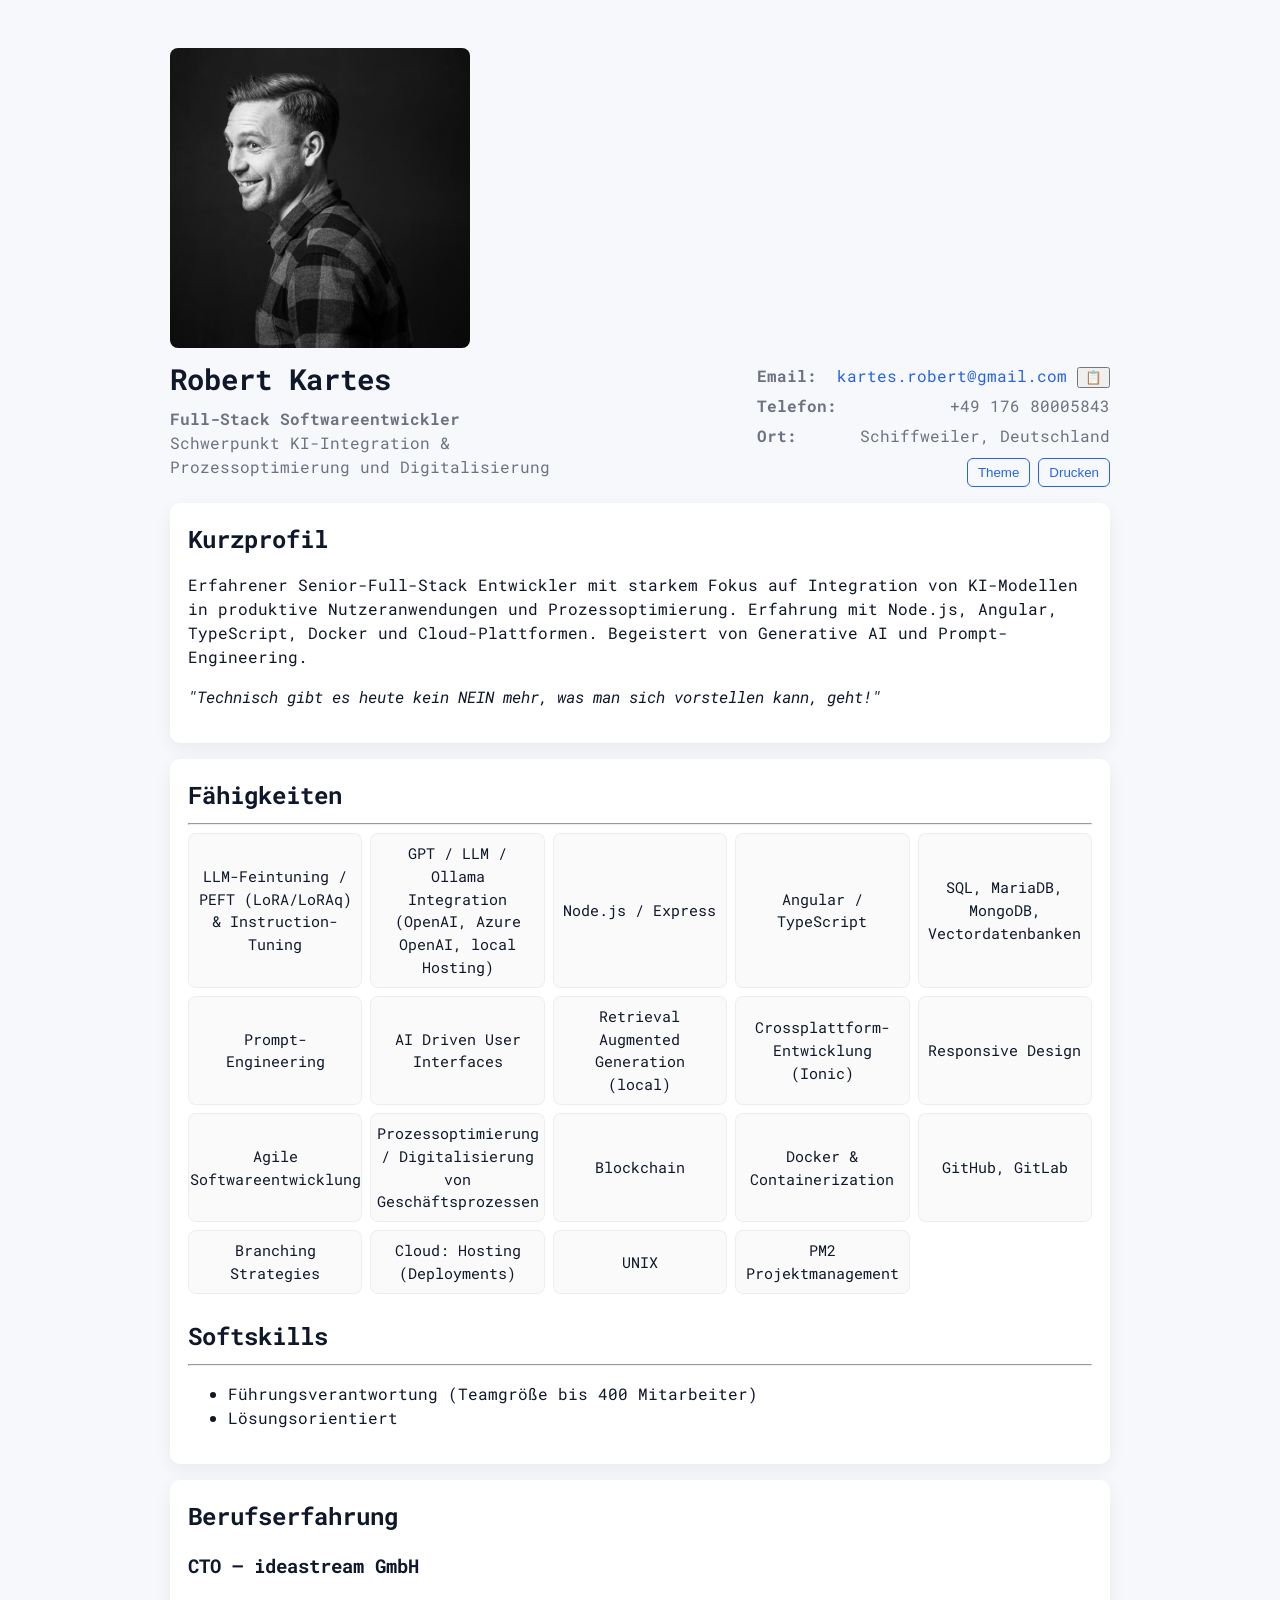
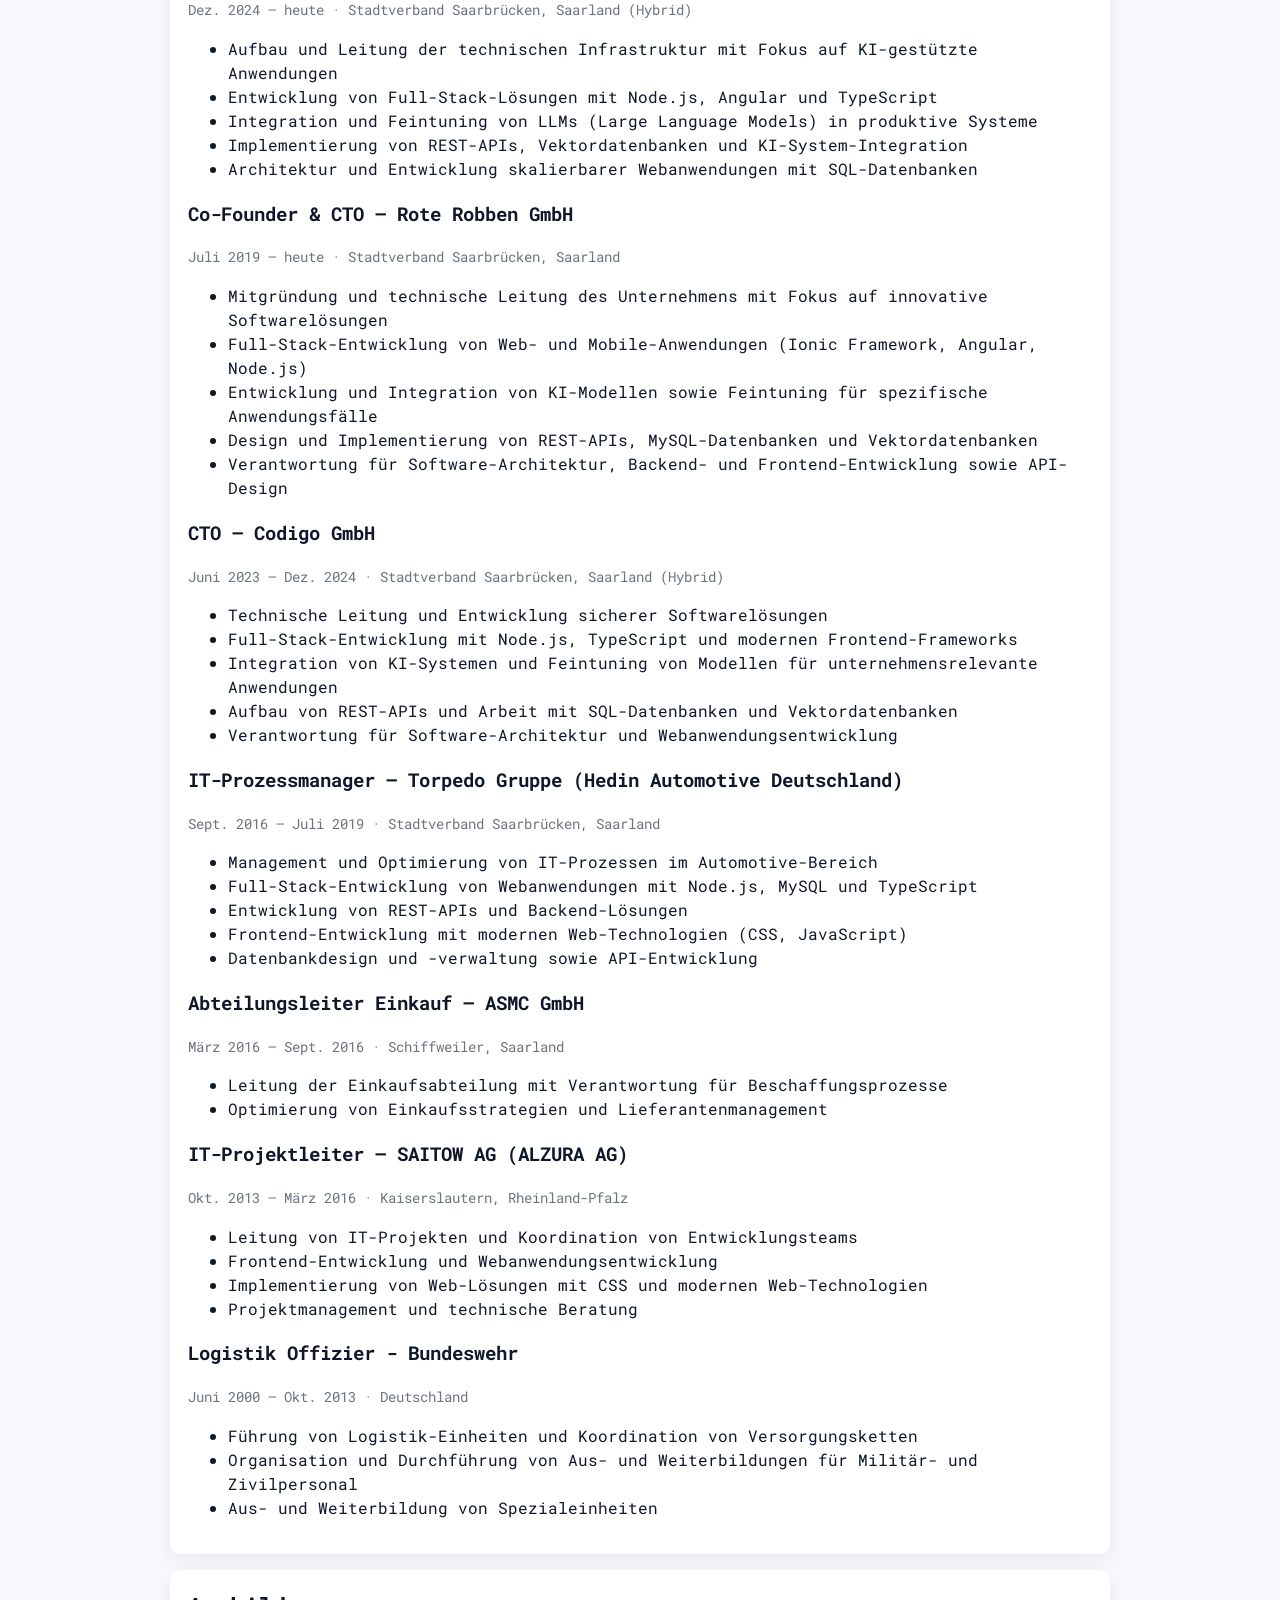
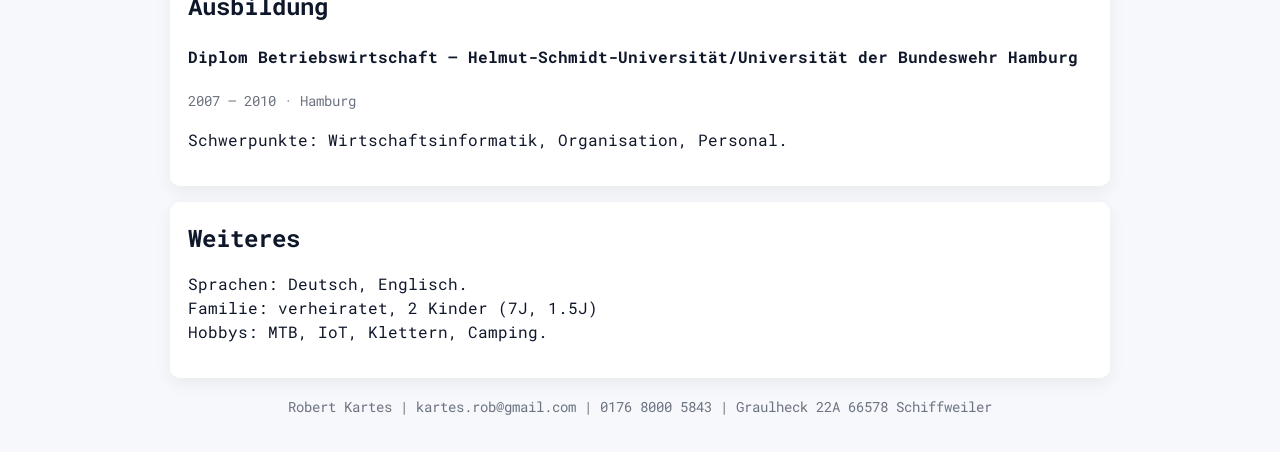
==== commit a05d0268: "Refactor code structure for improved readability and maintainability" ====
--- a/index.html
+++ b/index.html
@@ -24,8 +24,7 @@
                     <h1 class="name">Robert Kartes</h1>
                     <p class="role">
                         <strong> Full-Stack Softwareentwickler </strong>
-                        <br />Schwerpunkt KI-Integration & <br />KI-gestützte
-                        Nutzeranwendungen
+                        <br />Schwerpunkt KI-Integration & <br />Prozessoptimierung und Digitalisierung
                     </p>
                 </div>
                 <div class="contact">
@@ -66,7 +65,7 @@
                     <p>
                         Erfahrener Senior-Full-Stack Entwickler mit starkem
                         Fokus auf Integration von KI-Modellen in produktive
-                        Nutzeranwendungen. Erfahrung mit Node.js, Angular,
+                        Nutzeranwendungen und Prozessoptimierung. Erfahrung mit Node.js, Angular,
                         TypeScript, Docker und Cloud-Plattformen. Begeistert von
                         Generative AI und Prompt-Engineering.
                     </p>
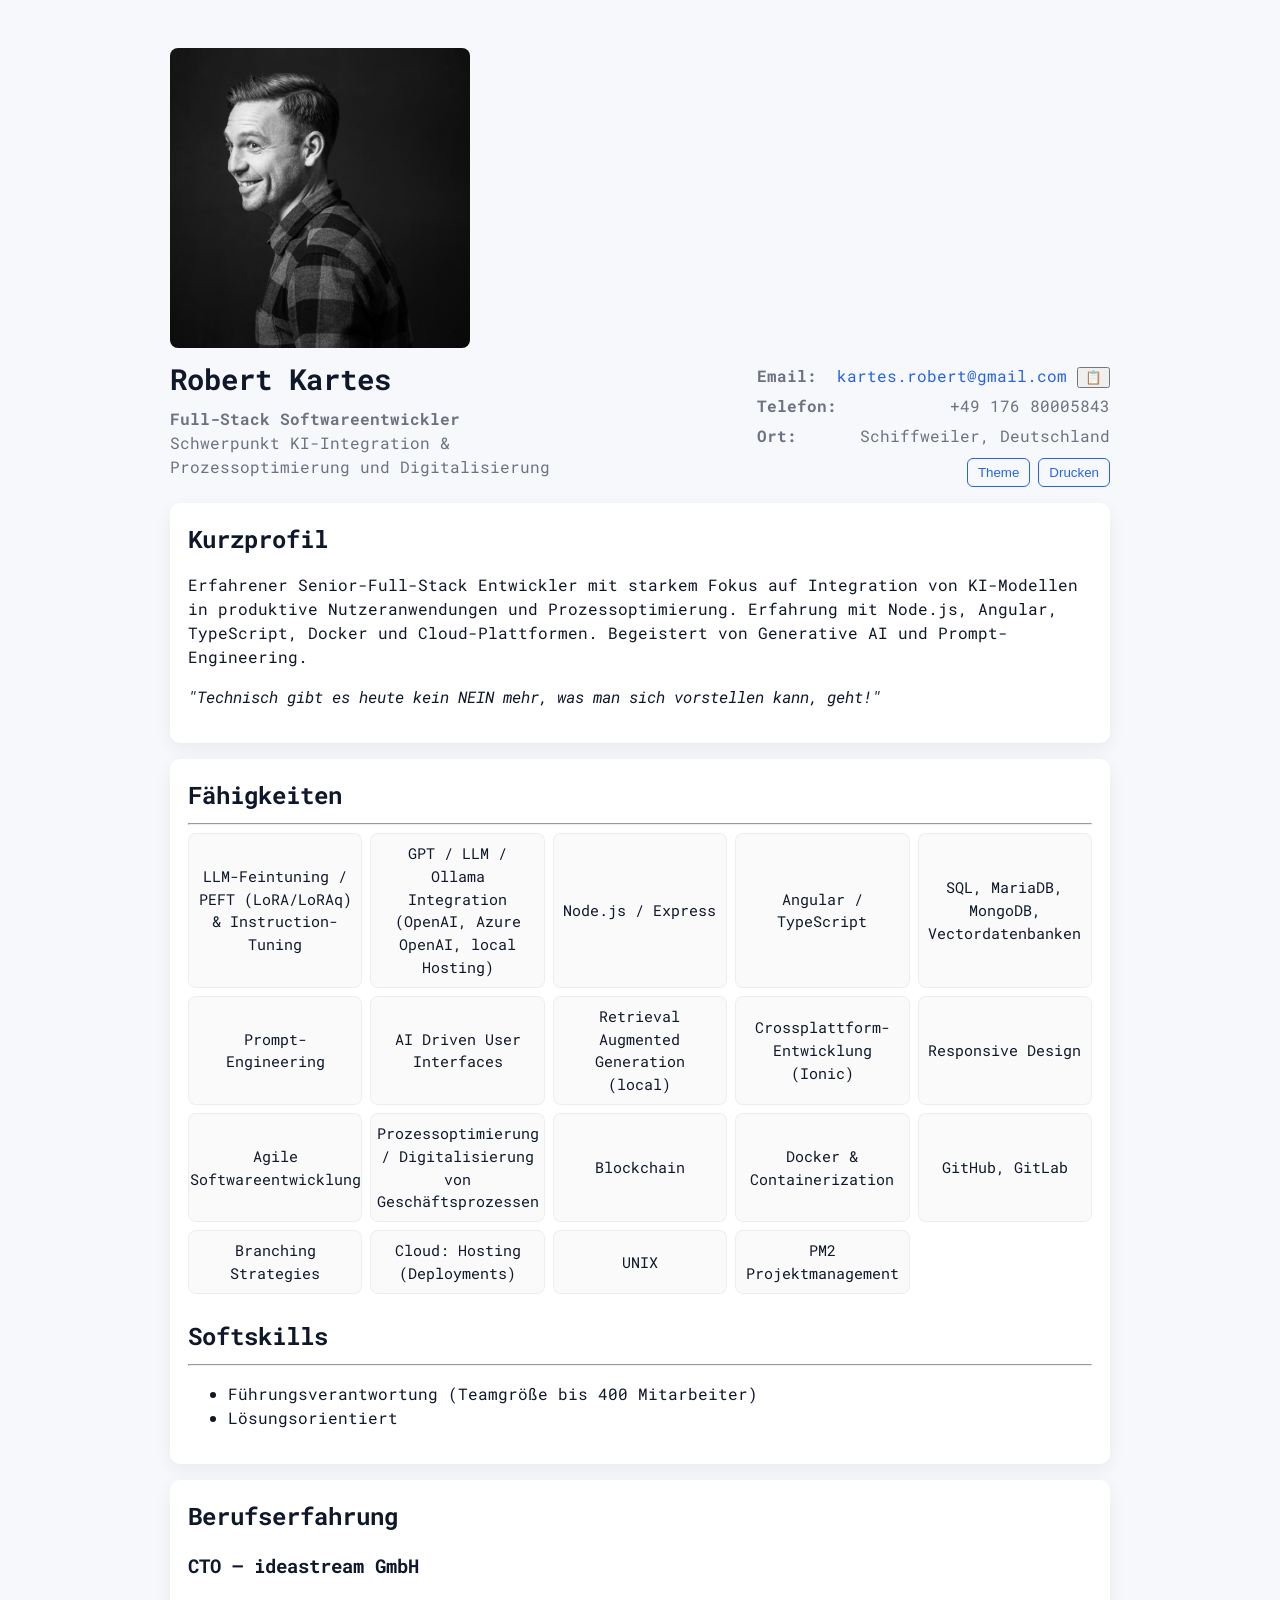
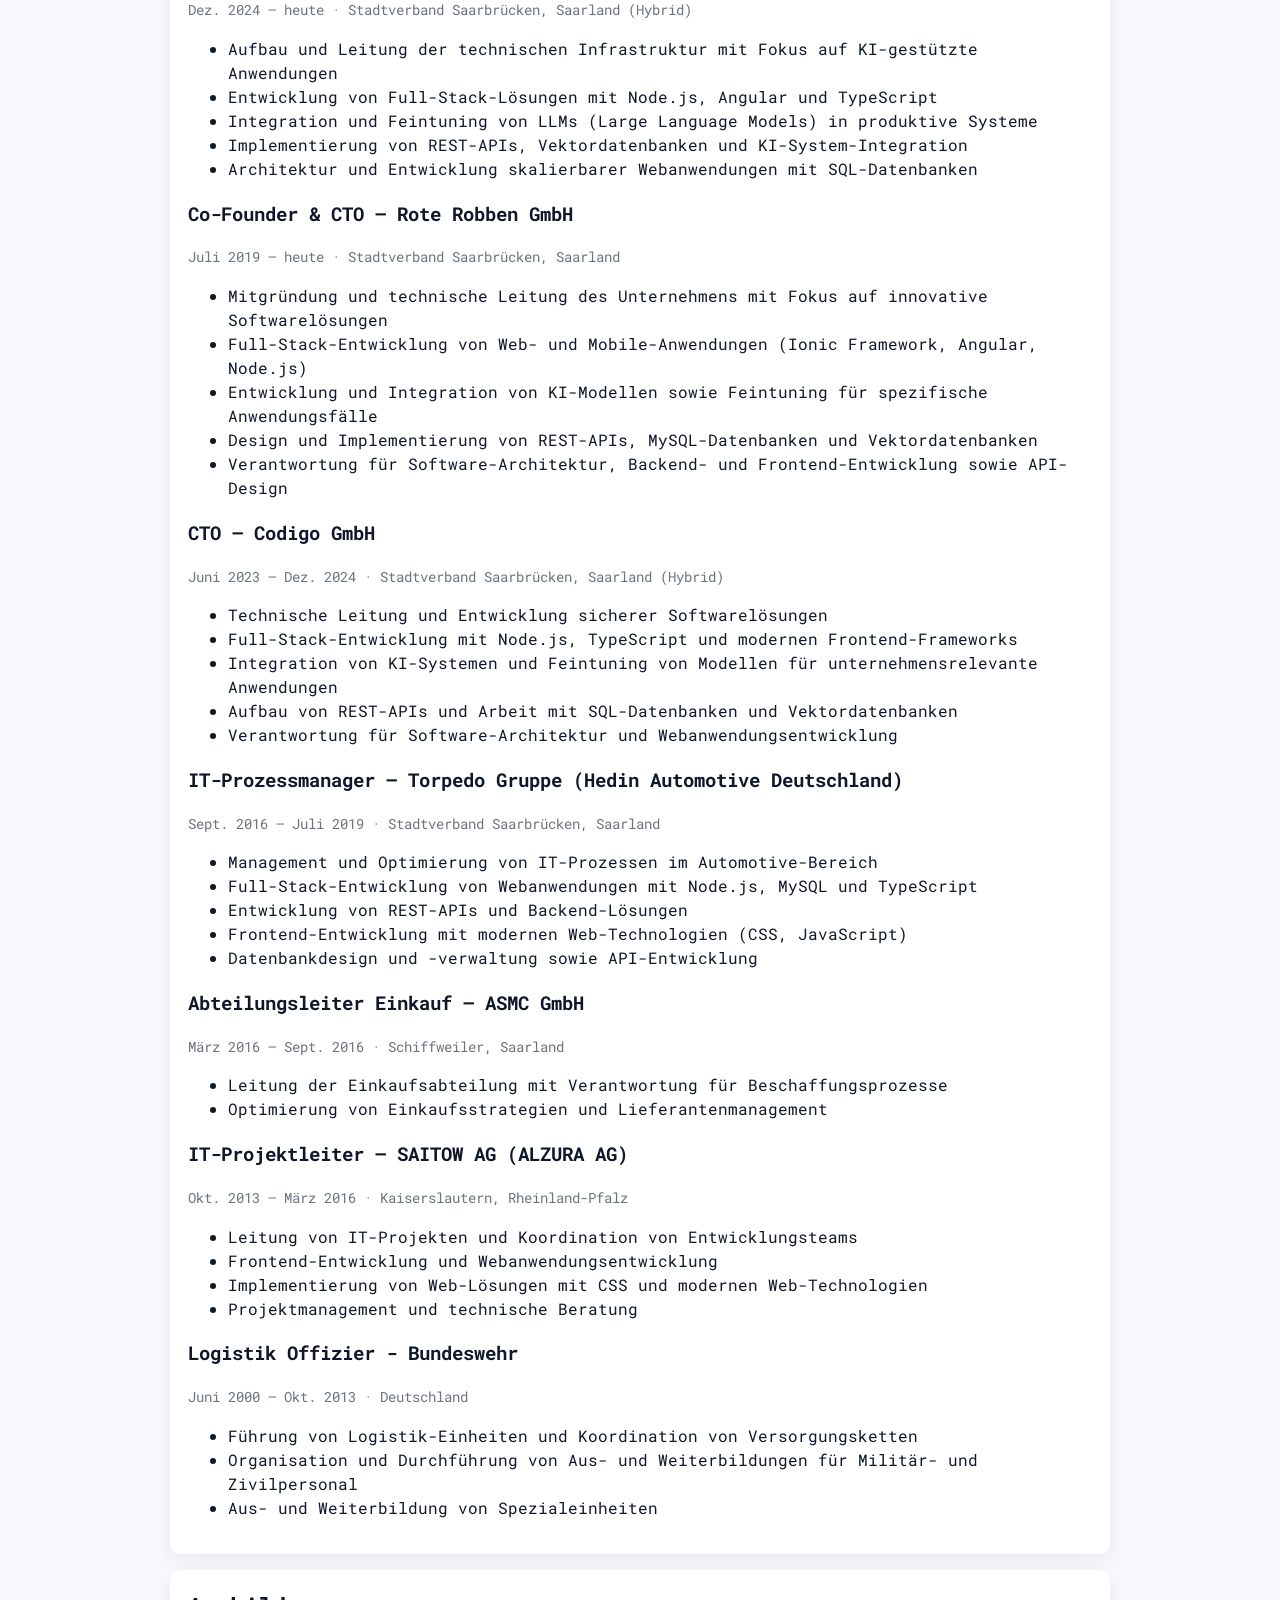
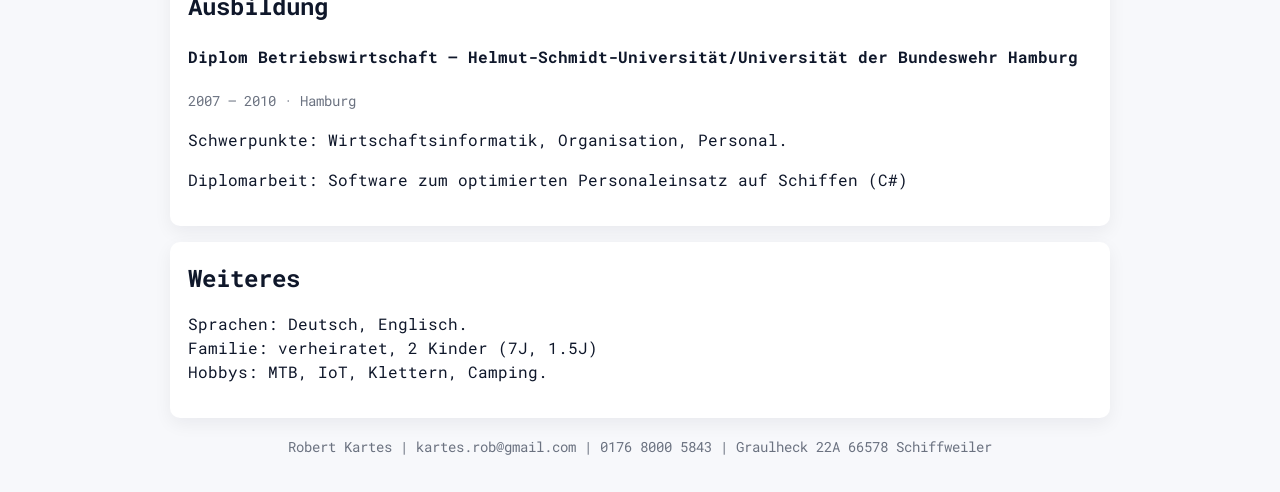
==== commit 946ab369: "Refactor code structure for improved readability and maintainability" ====
--- a/index.html
+++ b/index.html
@@ -315,6 +315,9 @@
                                 Schwerpunkte: Wirtschaftsinformatik,
                                 Organisation, Personal.
                             </p>
+                            <p>
+                                Diplomarbeit: Software zum optimierten Personaleinsatz auf Schiffen (C#)
+                            </p>
                         </li>
                     </ul>
                 </section>
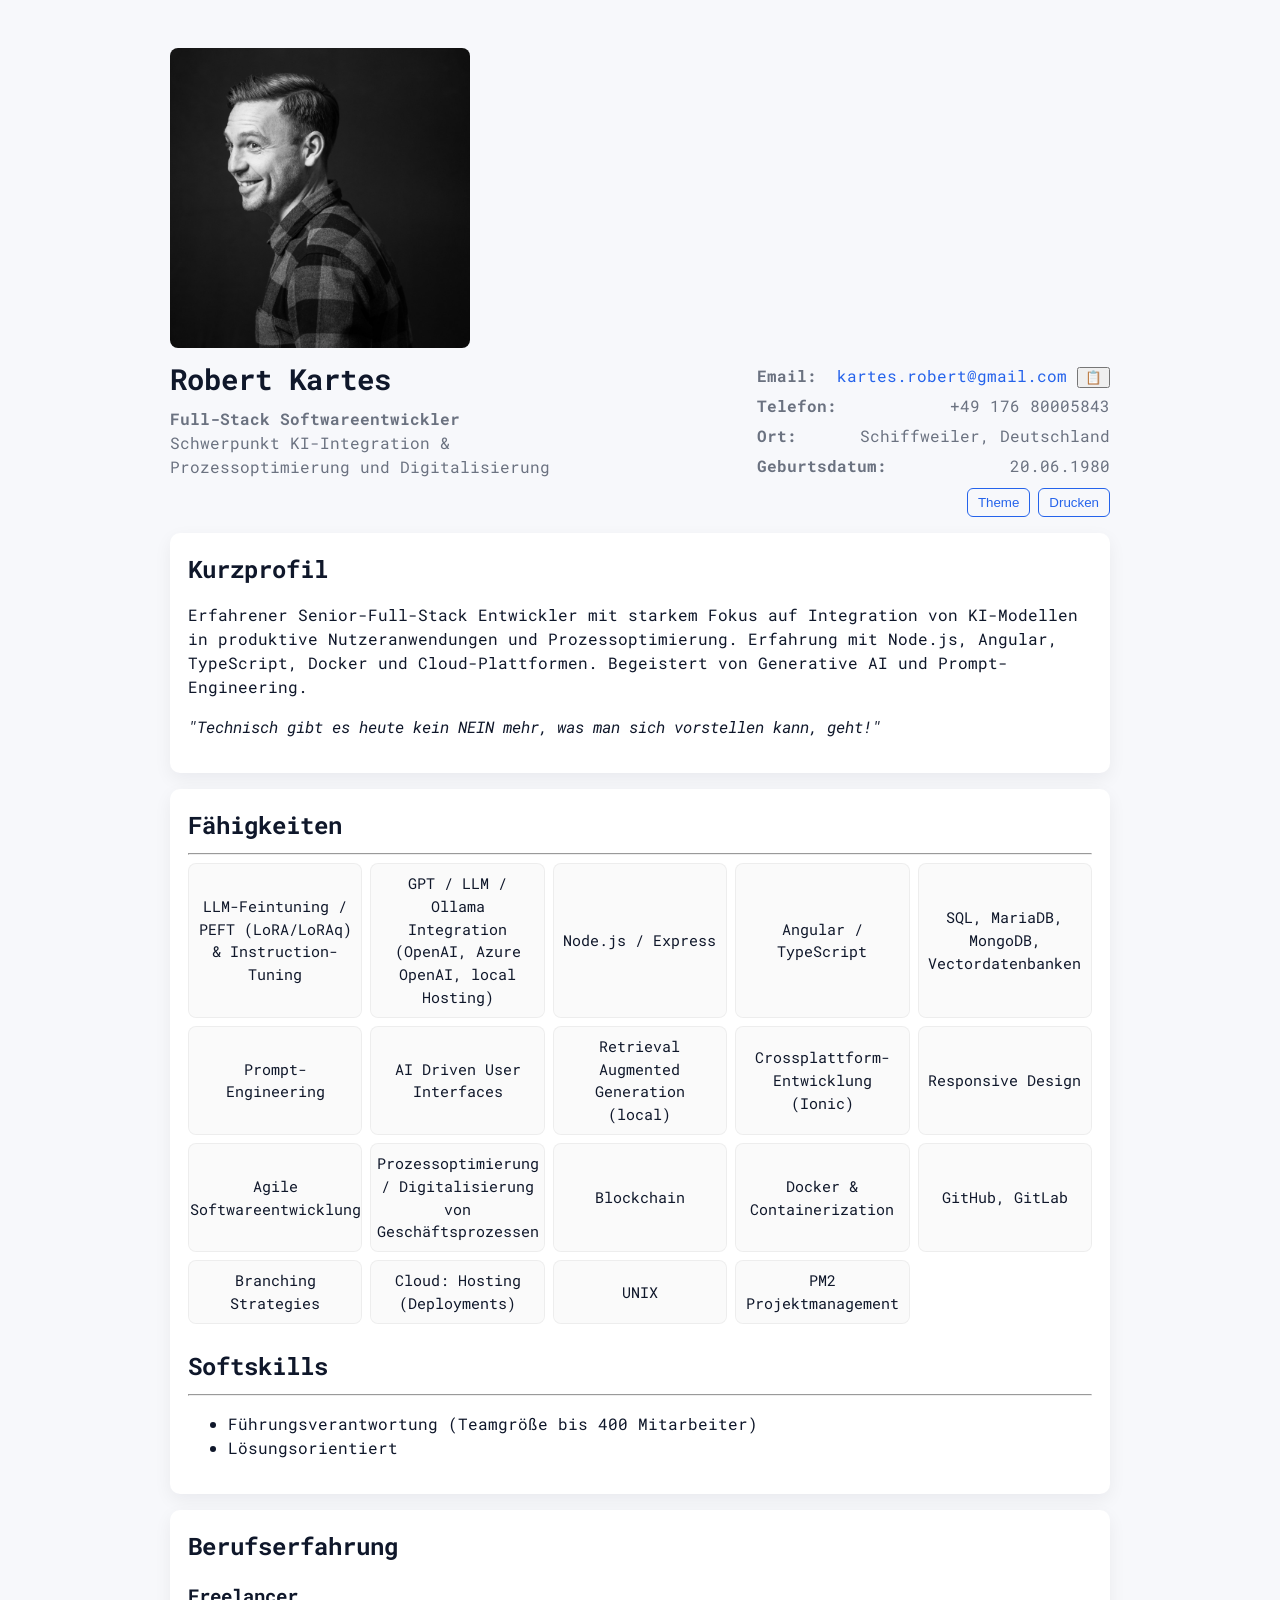
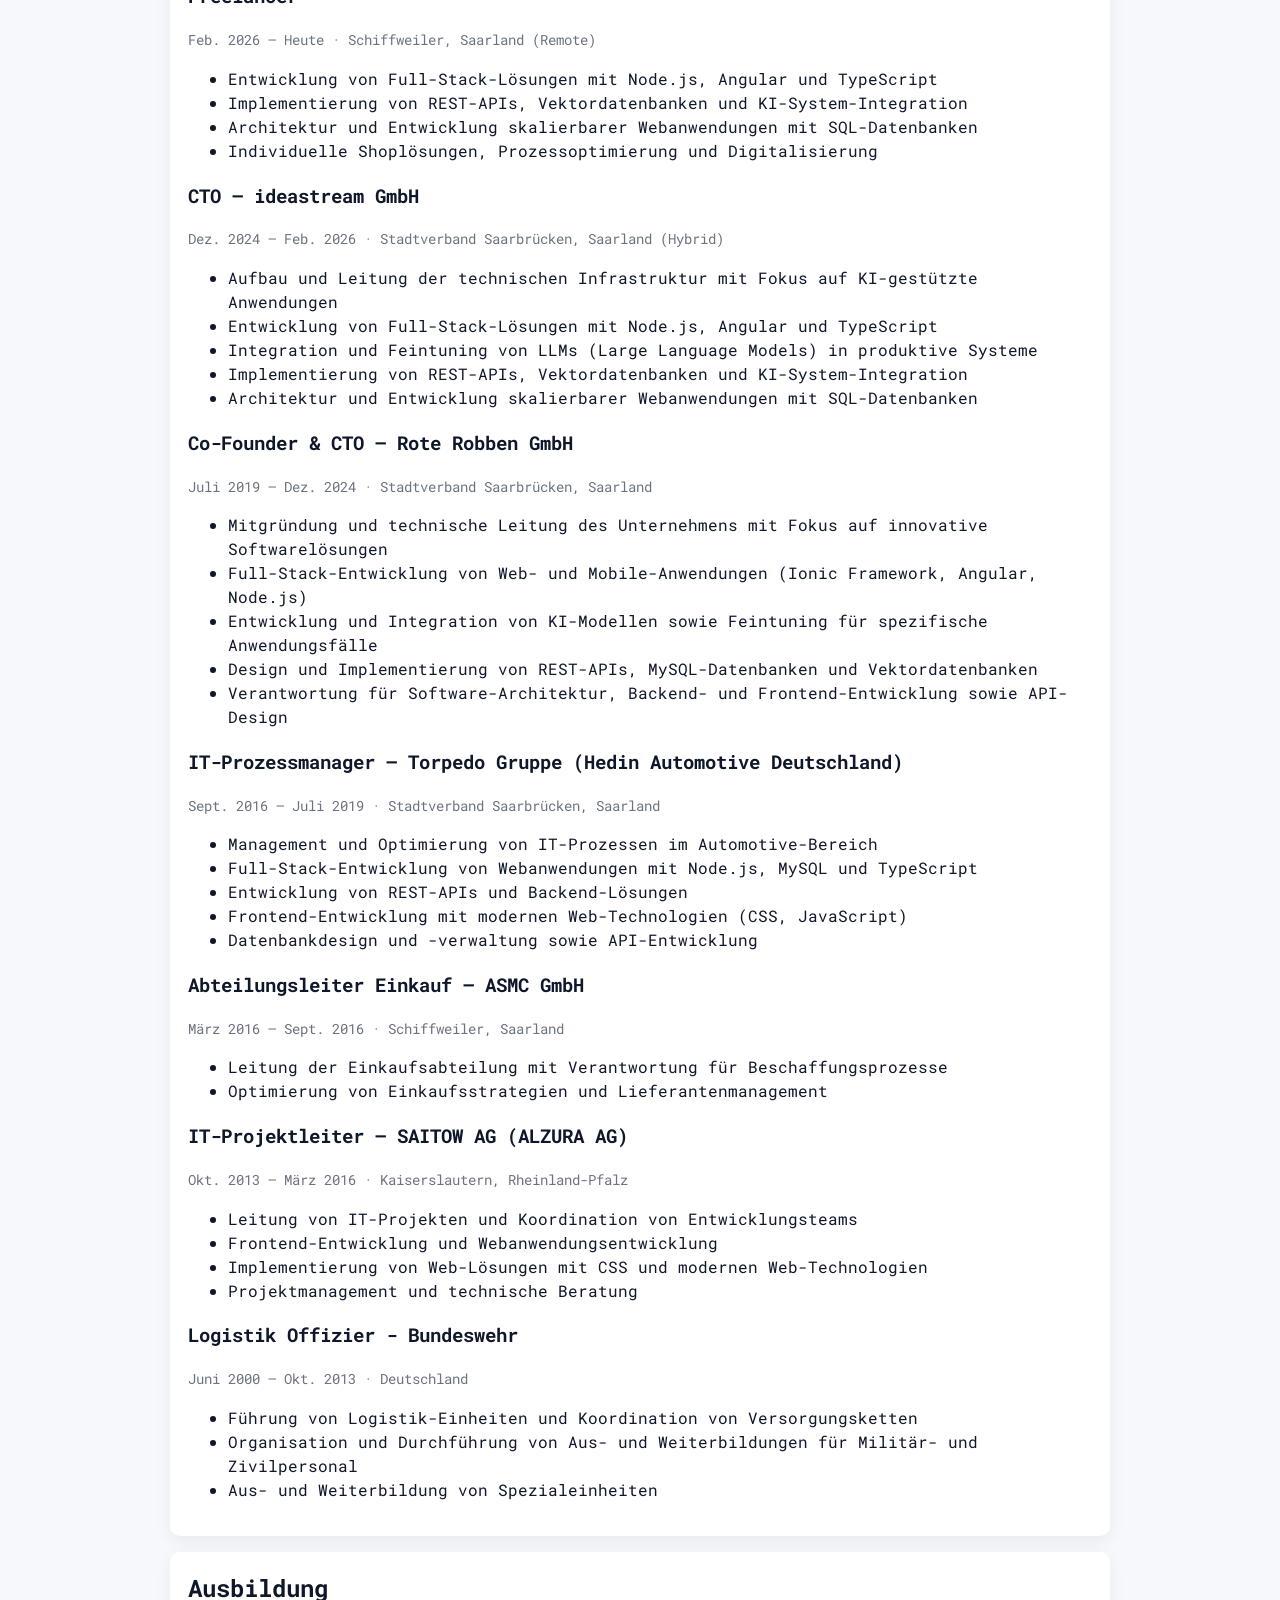
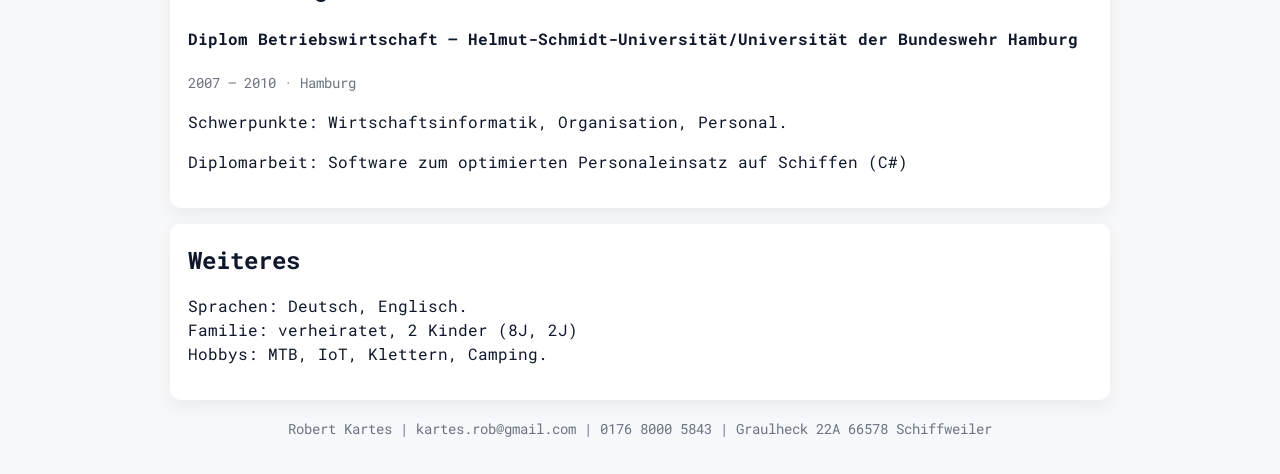
==== commit 84ddb2ed: "Füge Geburtsdatum hinzu und aktualisiere Berufserfahrung im Lebenslauf" ====
--- a/index.html
+++ b/index.html
@@ -44,6 +44,7 @@
                         </li>
                         <li><strong>Telefon:</strong> +49 176 80005843</li>
                         <li><strong>Ort:</strong> Schiffweiler, Deutschland</li>
+                        <li><strong>Geburtsdatum:</strong> 20.06.1980</li>
                         <!--<li>
                             <strong>LinkedIn:</strong>
                             <a
@@ -122,9 +123,32 @@
                 <section class="experience card">
                     <h2>Berufserfahrung</h2>
                     <article class="job">
+                        <h3>Freelancer</h3>
+                        <p class="meta">
+                            Feb. 2026 — Heute · Schiffweiler, Saarland (Remote)
+                        </p>
+                        <ul>
+                            <li>
+                                Entwicklung von Full-Stack-Lösungen mit Node.js,
+                                Angular und TypeScript
+                            </li>
+                            <li>
+                                Implementierung von REST-APIs, Vektordatenbanken
+                                und KI-System-Integration
+                            </li>
+                            <li>
+                                Architektur und Entwicklung skalierbarer
+                                Webanwendungen mit SQL-Datenbanken
+                            </li>
+                            <li>
+                                Individuelle Shoplösungen, Prozessoptimierung und Digitalisierung
+                            </li>
+                        </ul>
+                    </article>
+                    <article class="job">
                         <h3>CTO — ideastream GmbH</h3>
                         <p class="meta">
-                            Dez. 2024 — heute · Stadtverband Saarbrücken,
+                            Dez. 2024 — Feb. 2026 · Stadtverband Saarbrücken,
                             Saarland (Hybrid)
                         </p>
                         <ul>
@@ -154,7 +178,7 @@
                     <article class="job">
                         <h3>Co-Founder & CTO — Rote Robben GmbH</h3>
                         <p class="meta">
-                            Juli 2019 — heute · Stadtverband Saarbrücken,
+                            Juli 2019 — Dez. 2024 · Stadtverband Saarbrücken,
                             Saarland
                         </p>
                         <ul>
@@ -179,36 +203,6 @@
                             <li>
                                 Verantwortung für Software-Architektur, Backend-
                                 und Frontend-Entwicklung sowie API-Design
-                            </li>
-                        </ul>
-                    </article>
-
-                    <article class="job">
-                        <h3>CTO — Codigo GmbH</h3>
-                        <p class="meta">
-                            Juni 2023 — Dez. 2024 · Stadtverband Saarbrücken,
-                            Saarland (Hybrid)
-                        </p>
-                        <ul>
-                            <li>
-                                Technische Leitung und Entwicklung sicherer
-                                Softwarelösungen
-                            </li>
-                            <li>
-                                Full-Stack-Entwicklung mit Node.js, TypeScript
-                                und modernen Frontend-Frameworks
-                            </li>
-                            <li>
-                                Integration von KI-Systemen und Feintuning von
-                                Modellen für unternehmensrelevante Anwendungen
-                            </li>
-                            <li>
-                                Aufbau von REST-APIs und Arbeit mit
-                                SQL-Datenbanken und Vektordatenbanken
-                            </li>
-                            <li>
-                                Verantwortung für Software-Architektur und
-                                Webanwendungsentwicklung
                             </li>
                         </ul>
                     </article>
@@ -327,7 +321,7 @@
                     <p>
                         Sprachen: Deutsch, Englisch.
                         <br />
-                        Familie: verheiratet, 2 Kinder (7J, 1.5J)
+                        Familie: verheiratet, 2 Kinder (8J, 2J)
                         <br />
                         Hobbys: MTB, IoT, Klettern, Camping.
                     </p>
